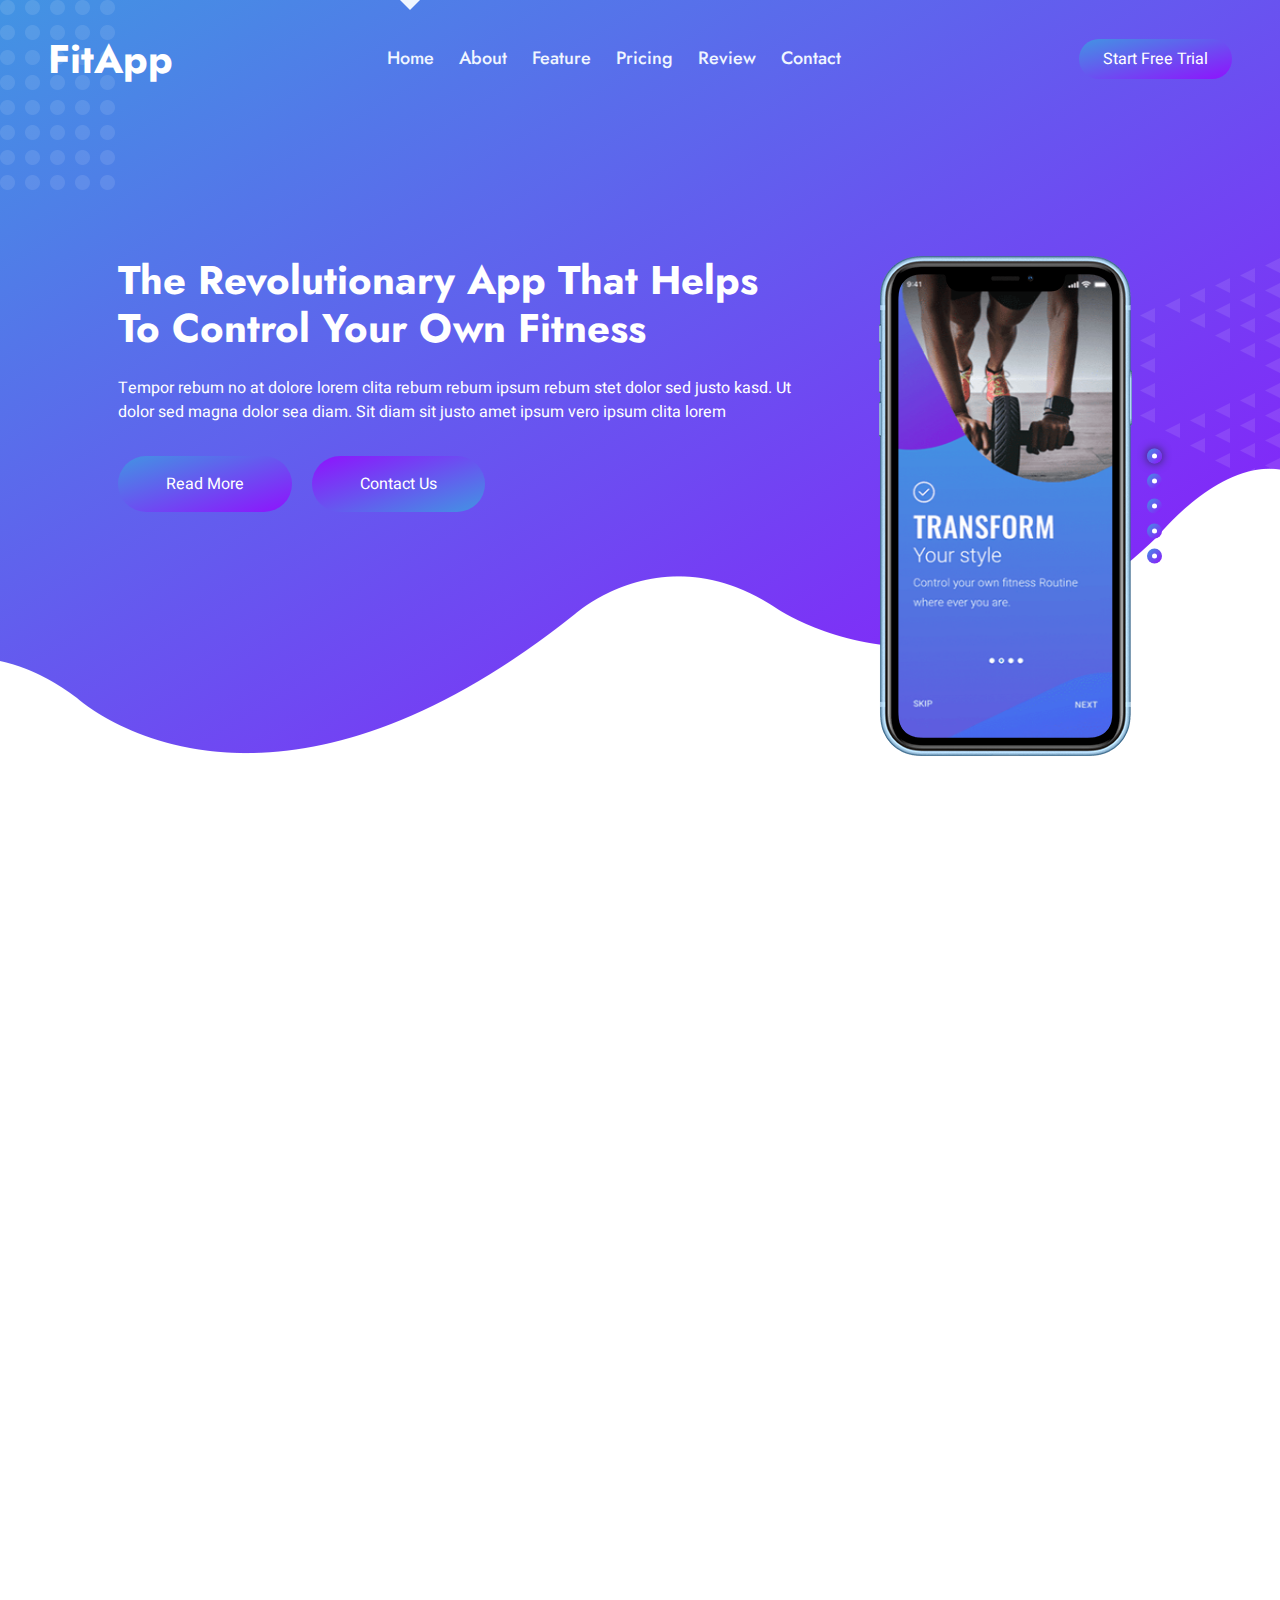
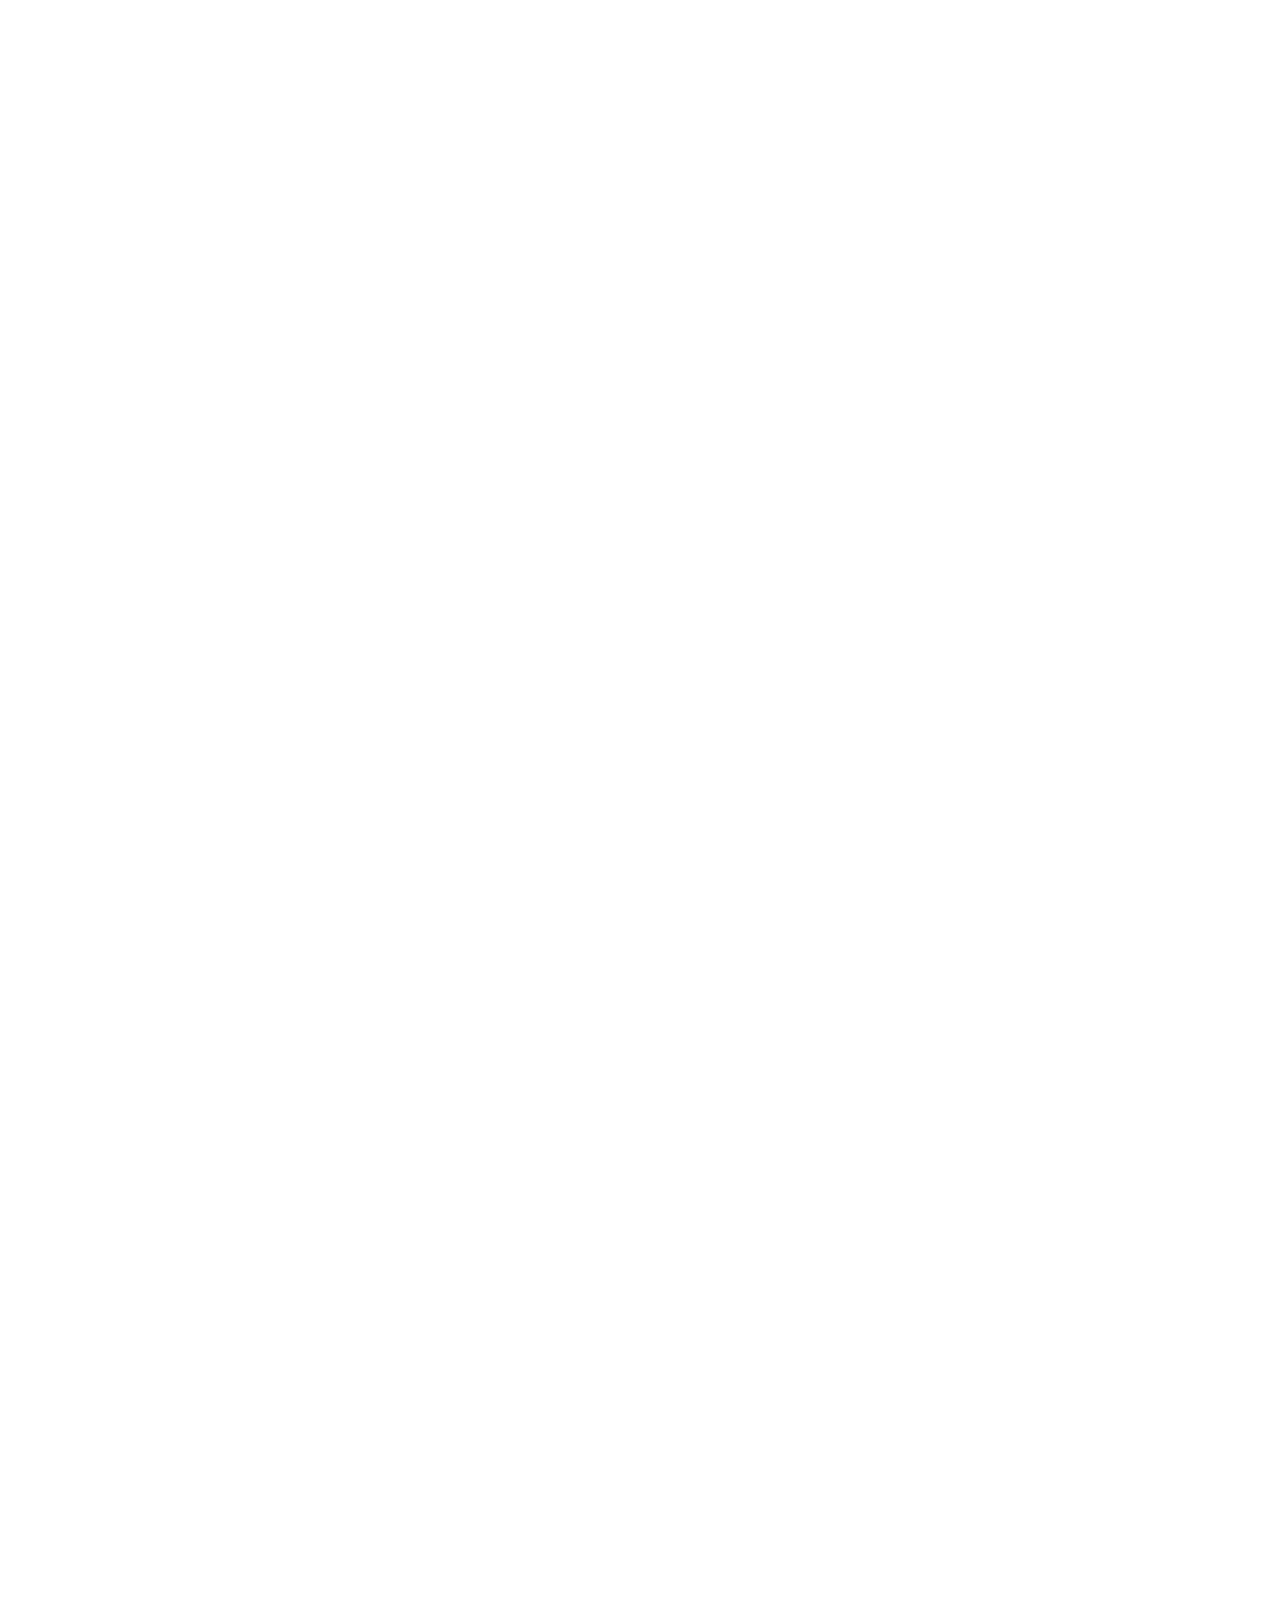
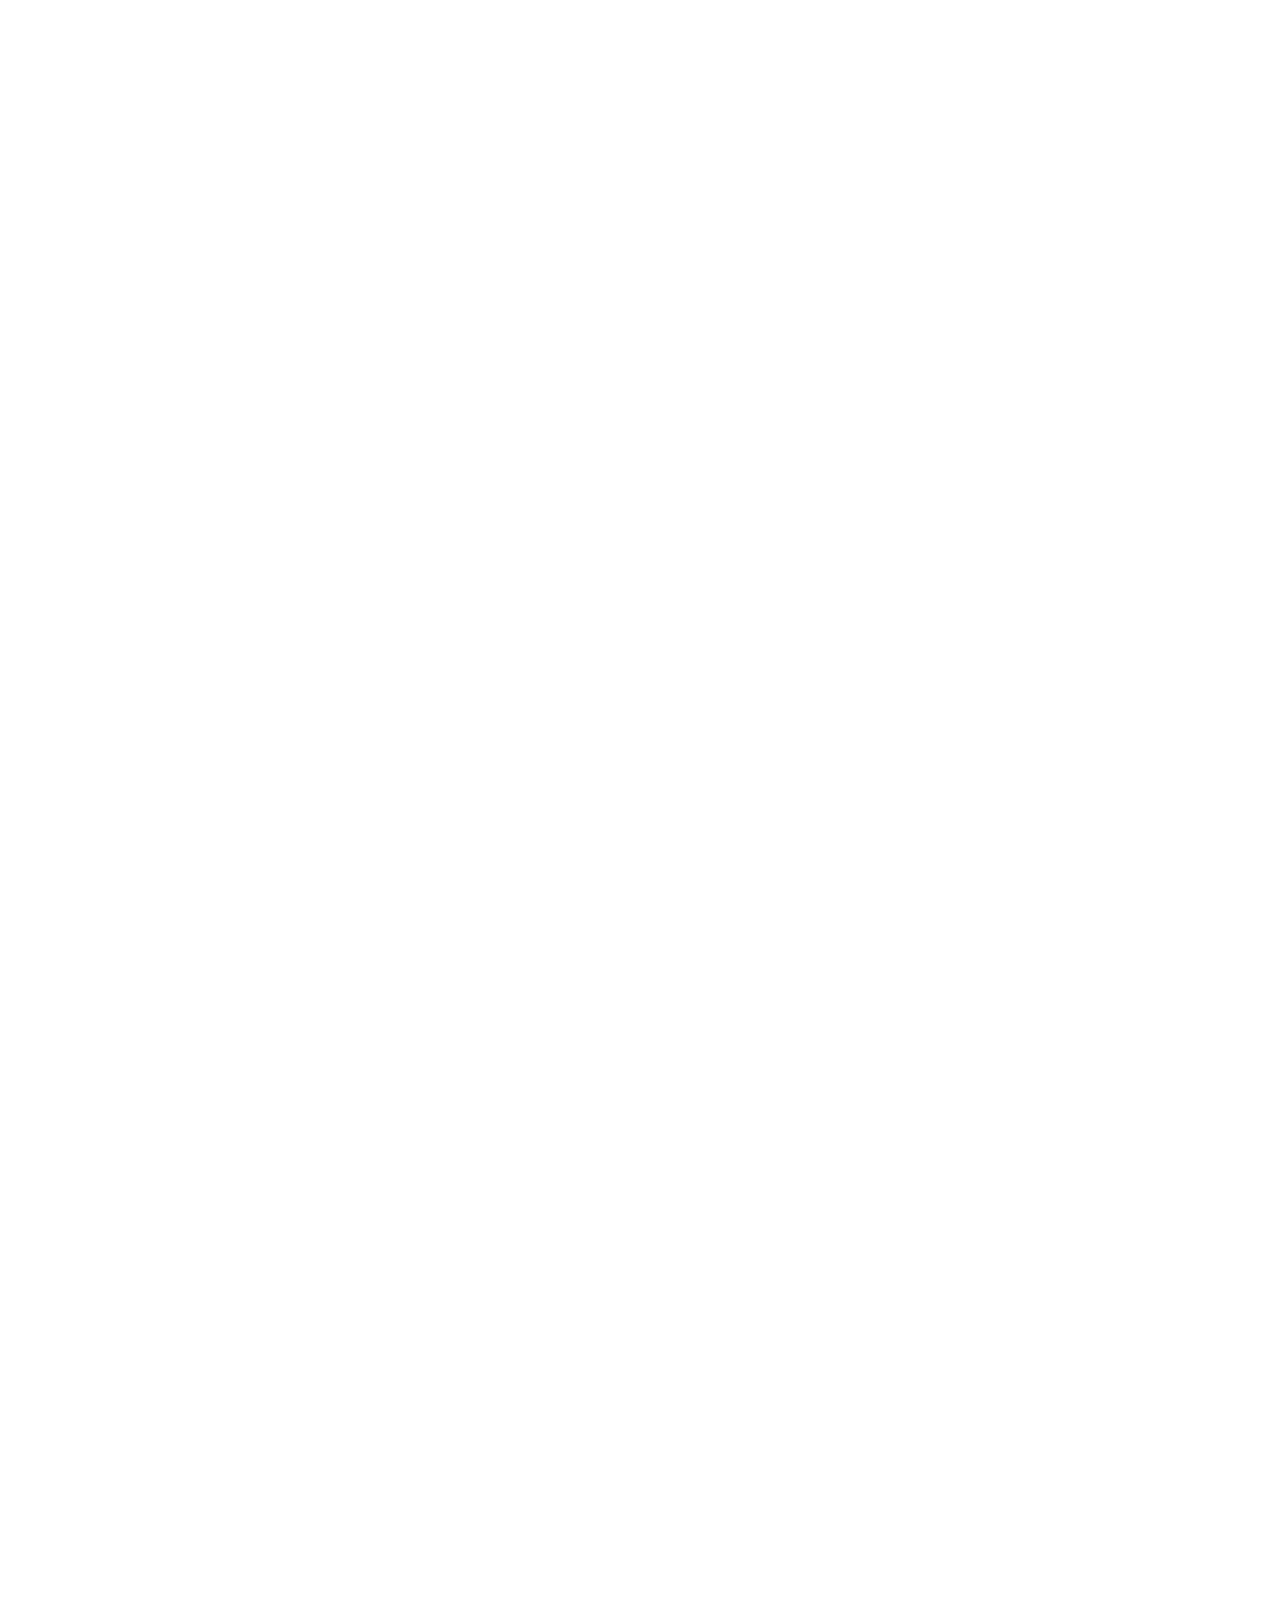
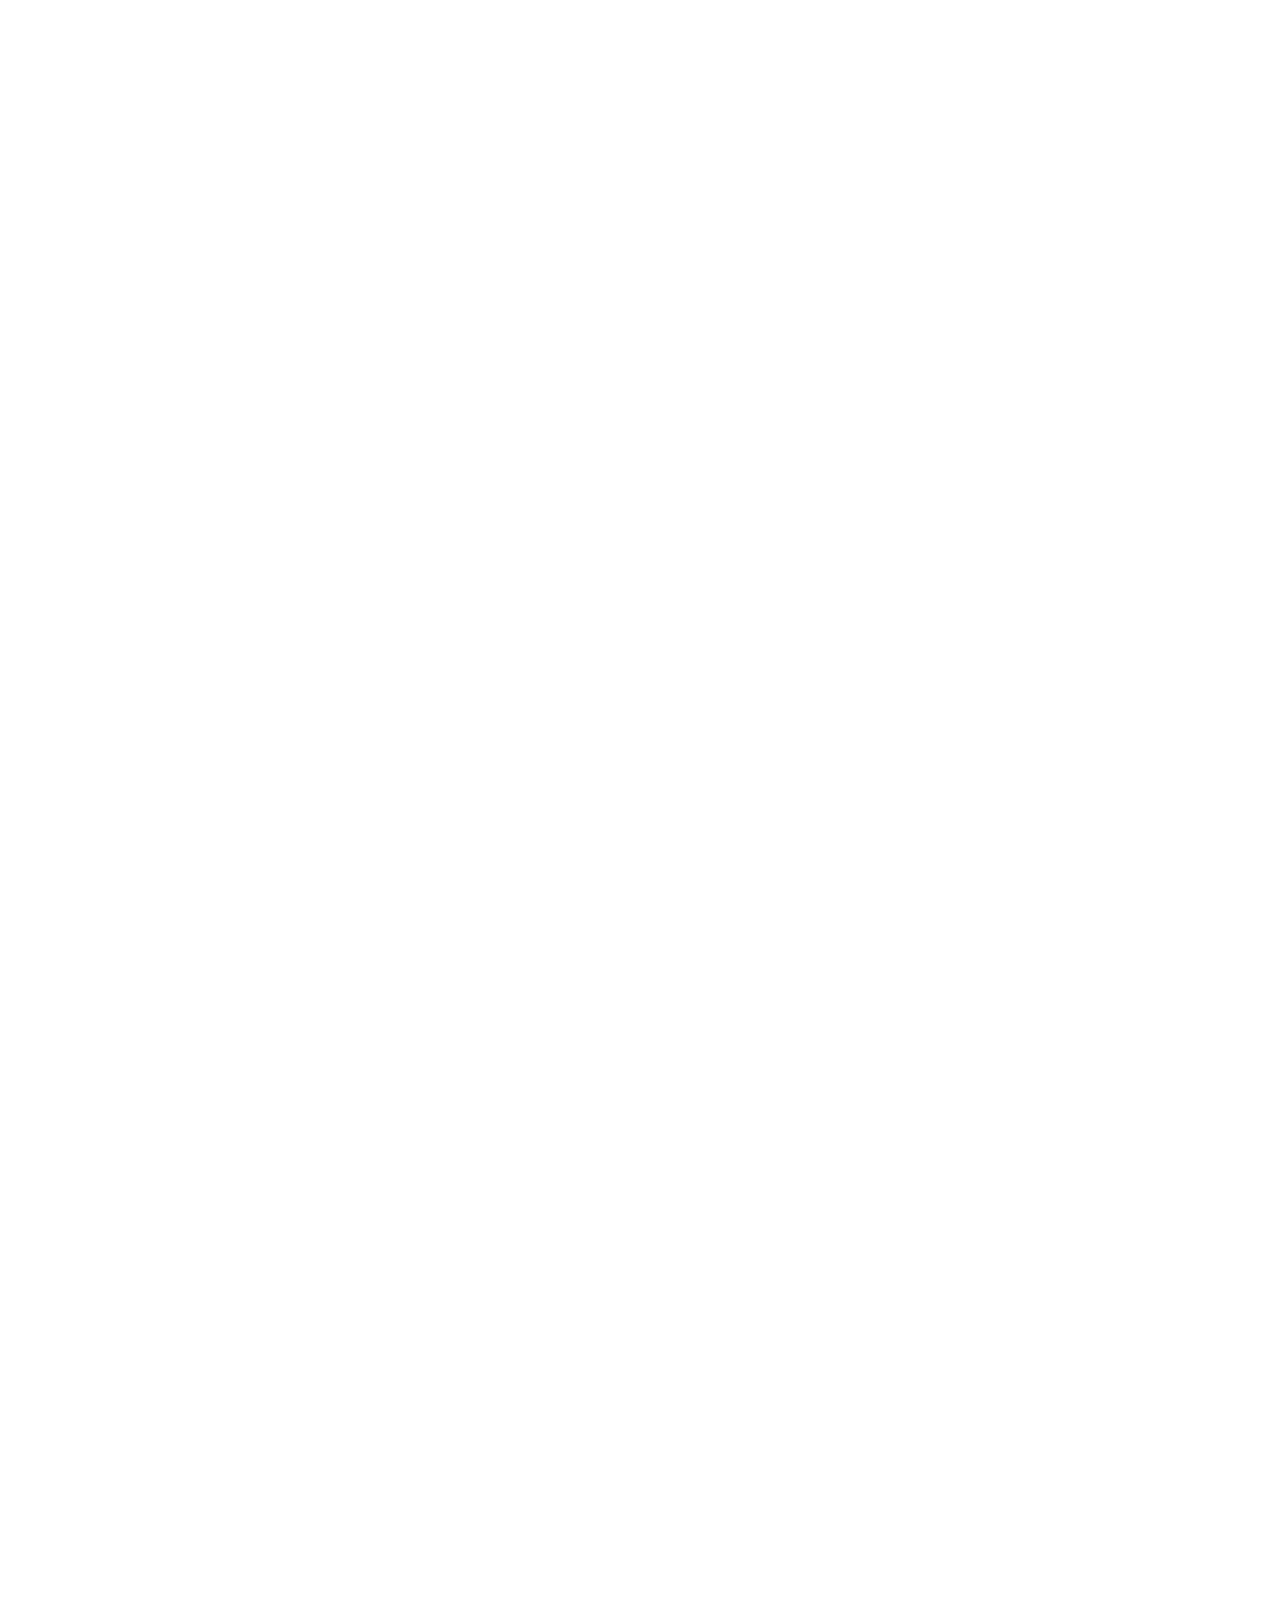
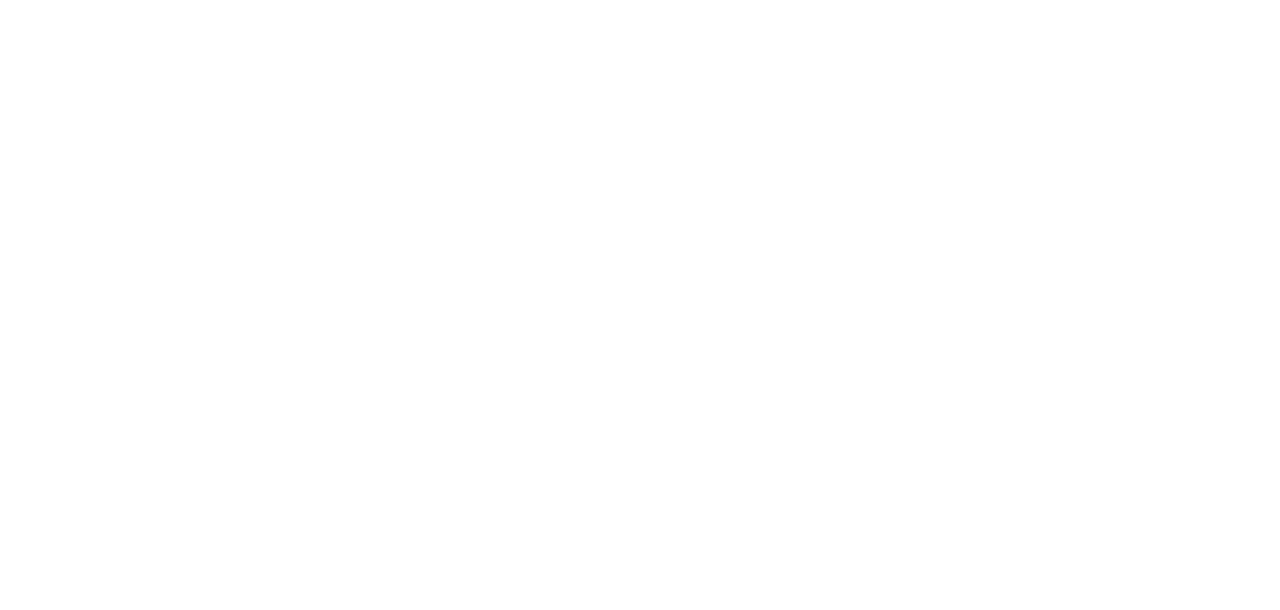
==== index.html @ 89181bb0 "adhere html" ====
<!DOCTYPE html>
<html lang="en">

<head>
    <meta charset="utf-8">
    <title>FitApp - Mobile App HTML Template</title>
    <meta content="width=device-width, initial-scale=1.0" name="viewport">
    <meta content="" name="keywords">
    <meta content="" name="description">

    <!-- Favicon -->
    <link href="img/favicon.ico" rel="icon">

    <!-- Google Web Fonts -->
    <link rel="preconnect" href="https://fonts.googleapis.com">
    <link rel="preconnect" href="https://fonts.gstatic.com" crossorigin>
    <link href="https://fonts.googleapis.com/css2?family=Heebo:wght@400;500&family=Jost:wght@500;600;700&display=swap" rel="stylesheet"> 

    <!-- Icon Font Stylesheet -->
    <link href="https://cdnjs.cloudflare.com/ajax/libs/font-awesome/5.10.0/css/all.min.css" rel="stylesheet">
    <link href="https://cdn.jsdelivr.net/npm/bootstrap-icons@1.4.1/font/bootstrap-icons.css" rel="stylesheet">

    <!-- Libraries Stylesheet -->
    <link href="lib/animate/animate.min.css" rel="stylesheet">
    <link href="lib/owlcarousel/assets/owl.carousel.min.css" rel="stylesheet">

    <!-- Customized Bootstrap Stylesheet -->
    <link href="css/bootstrap.min.css" rel="stylesheet">

    <!-- Template Stylesheet -->
    <link href="css/style.css" rel="stylesheet">
</head>

<body data-bs-spy="scroll" data-bs-target=".navbar" data-bs-offset="51">
    <div class="container-xxl bg-white p-0">
        <!-- Spinner Start -->
        <div id="spinner" class="show bg-white position-fixed translate-middle w-100 vh-100 top-50 start-50 d-flex align-items-center justify-content-center">
            <div class="spinner-grow text-primary" style="width: 3rem; height: 3rem;" role="status">
                <span class="sr-only">Loading...</span>
            </div>
        </div>
        <!-- Spinner End -->


        <!-- Navbar & Hero Start -->
        <div class="container-xxl position-relative p-0" id="home">
            <nav class="navbar navbar-expand-lg navbar-light px-4 px-lg-5 py-3 py-lg-0">
                <a href="" class="navbar-brand p-0">
                    <h1 class="m-0">FitApp</h1>
                    <!-- <img src="img/logo.png" alt="Logo"> -->
                </a>
                <button class="navbar-toggler" type="button" data-bs-toggle="collapse" data-bs-target="#navbarCollapse">
                    <span class="fa fa-bars"></span>
                </button>
                <div class="collapse navbar-collapse" id="navbarCollapse">
                    <div class="navbar-nav mx-auto py-0">
                        <a href="#home" class="nav-item nav-link active">Home</a>
                        <a href="#about" class="nav-item nav-link">About</a>
                        <a href="#feature" class="nav-item nav-link">Feature</a>
                        <a href="#pricing" class="nav-item nav-link">Pricing</a>
                        <a href="#review" class="nav-item nav-link">Review</a>
                        <a href="#contact" class="nav-item nav-link">Contact</a>
                    </div>
                    <a href="" class="btn btn-primary-gradient rounded-pill py-2 px-4 ms-3 d-none d-lg-block">Start Free Trial</a>
                </div>
            </nav>

            <div class="container-xxl bg-primary hero-header">
                <div class="container px-lg-5">
                    <div class="row g-5">
                        <div class="col-lg-8 text-center text-lg-start">
                            <h1 class="text-white mb-4 animated slideInDown">The Revolutionary App That Helps To Control Your Own Fitness</h1>
                            <p class="text-white pb-3 animated slideInDown">Tempor rebum no at dolore lorem clita rebum rebum ipsum rebum stet dolor sed justo kasd. Ut dolor sed magna dolor sea diam. Sit diam sit justo amet ipsum vero ipsum clita lorem</p>
                            <a href="" class="btn btn-primary-gradient py-sm-3 px-4 px-sm-5 rounded-pill me-3 animated slideInLeft">Read More</a>
                            <a href="" class="btn btn-secondary-gradient py-sm-3 px-4 px-sm-5 rounded-pill animated slideInRight">Contact Us</a>
                        </div>
                        <div class="col-lg-4 d-flex justify-content-center justify-content-lg-end wow fadeInUp" data-wow-delay="0.3s">
                            <div class="owl-carousel screenshot-carousel">
                                <img class="img-fluid" src="img/screenshot-1.png" alt="">
                                <img class="img-fluid" src="img/screenshot-2.png" alt="">
                                <img class="img-fluid" src="img/screenshot-3.png" alt="">
                                <img class="img-fluid" src="img/screenshot-4.png" alt="">
                                <img class="img-fluid" src="img/screenshot-5.png" alt="">
                            </div>
                        </div>
                    </div>
                </div>
            </div>
        </div>
        <!-- Navbar & Hero End -->


        <!-- About Start -->
        <div class="container-xxl py-5" id="about">
            <div class="container py-5 px-lg-5">
                <div class="row g-5 align-items-center">
                    <div class="col-lg-6 wow fadeInUp" data-wow-delay="0.1s">
                        <h5 class="text-primary-gradient fw-medium">About App</h5>
                        <h1 class="mb-4">#1 App For Your Fitness</h1>
                        <p class="mb-4">Diam dolor diam ipsum et tempor sit. Aliqu diam amet diam et eos labore. Clita erat ipsum et lorem et sit, sed stet no labore lorem sit clita duo justo eirmod magna dolore erat amet</p>
                        <div class="row g-4 mb-4">
                            <div class="col-sm-6 wow fadeIn" data-wow-delay="0.5s">
                                <div class="d-flex">
                                    <i class="fa fa-cogs fa-2x text-primary-gradient flex-shrink-0 mt-1"></i>
                                    <div class="ms-3">
                                        <h2 class="mb-0" data-toggle="counter-up">1234</h2>
                                        <p class="text-primary-gradient mb-0">Active Install</p>
                                    </div>
                                </div>
                            </div>
                            <div class="col-sm-6 wow fadeIn" data-wow-delay="0.7s">
                                <div class="d-flex">
                                    <i class="fa fa-comments fa-2x text-secondary-gradient flex-shrink-0 mt-1"></i>
                                    <div class="ms-3">
                                        <h2 class="mb-0" data-toggle="counter-up">1234</h2>
                                        <p class="text-secondary-gradient mb-0">Clients Reviews</p>
                                    </div>
                                </div>
                            </div>
                        </div>
                        <a href="" class="btn btn-primary-gradient py-sm-3 px-4 px-sm-5 rounded-pill mt-3">Read More</a>
                    </div>
                    <div class="col-lg-6">
                        <img class="img-fluid wow fadeInUp" data-wow-delay="0.5s" src="img/about.png">
                    </div>
                </div>
            </div>
        </div>
        <!-- About End -->


        <!-- Features Start -->
        <div class="container-xxl py-5" id="feature">
            <div class="container py-5 px-lg-5">
                <div class="text-center wow fadeInUp" data-wow-delay="0.1s">
                    <h5 class="text-primary-gradient fw-medium">App Features</h5>
                    <h1 class="mb-5">Awesome Features</h1>
                </div>
                <div class="row g-4">
                    <div class="col-lg-4 col-md-6 wow fadeInUp" data-wow-delay="0.1s">
                        <div class="feature-item bg-light rounded p-4">
                            <div class="d-inline-flex align-items-center justify-content-center bg-primary-gradient rounded-circle mb-4" style="width: 60px; height: 60px;">
                                <i class="fa fa-eye text-white fs-4"></i>
                            </div>
                            <h5 class="mb-3">High Resolution</h5>
                            <p class="m-0">Erat ipsum justo amet duo et elitr dolor, est duo duo eos lorem sed diam stet diam sed stet lorem.</p>
                        </div>
                    </div>
                    <div class="col-lg-4 col-md-6 wow fadeInUp" data-wow-delay="0.3s">
                        <div class="feature-item bg-light rounded p-4">
                            <div class="d-inline-flex align-items-center justify-content-center bg-secondary-gradient rounded-circle mb-4" style="width: 60px; height: 60px;">
                                <i class="fa fa-layer-group text-white fs-4"></i>
                            </div>
                            <h5 class="mb-3">Retina Ready</h5>
                            <p class="m-0">Erat ipsum justo amet duo et elitr dolor, est duo duo eos lorem sed diam stet diam sed stet lorem.</p>
                        </div>
                    </div>
                    <div class="col-lg-4 col-md-6 wow fadeInUp" data-wow-delay="0.5s">
                        <div class="feature-item bg-light rounded p-4">
                            <div class="d-inline-flex align-items-center justify-content-center bg-primary-gradient rounded-circle mb-4" style="width: 60px; height: 60px;">
                                <i class="fa fa-edit text-white fs-4"></i>
                            </div>
                            <h5 class="mb-3">Editable Data</h5>
                            <p class="m-0">Erat ipsum justo amet duo et elitr dolor, est duo duo eos lorem sed diam stet diam sed stet lorem.</p>
                        </div>
                    </div>
                    <div class="col-lg-4 col-md-6 wow fadeInUp" data-wow-delay="0.1s">
                        <div class="feature-item bg-light rounded p-4">
                            <div class="d-inline-flex align-items-center justify-content-center bg-secondary-gradient rounded-circle mb-4" style="width: 60px; height: 60px;">
                                <i class="fa fa-shield-alt text-white fs-4"></i>
                            </div>
                            <h5 class="mb-3">Fully Secured</h5>
                            <p class="m-0">Erat ipsum justo amet duo et elitr dolor, est duo duo eos lorem sed diam stet diam sed stet lorem.</p>
                        </div>
                    </div>
                    <div class="col-lg-4 col-md-6 wow fadeInUp" data-wow-delay="0.3s">
                        <div class="feature-item bg-light rounded p-4">
                            <div class="d-inline-flex align-items-center justify-content-center bg-primary-gradient rounded-circle mb-4" style="width: 60px; height: 60px;">
                                <i class="fa fa-cloud text-white fs-4"></i>
                            </div>
                            <h5 class="mb-3">Cloud Storage</h5>
                            <p class="m-0">Erat ipsum justo amet duo et elitr dolor, est duo duo eos lorem sed diam stet diam sed stet lorem.</p>
                        </div>
                    </div>
                    <div class="col-lg-4 col-md-6 wow fadeInUp" data-wow-delay="0.5s">
                        <div class="feature-item bg-light rounded p-4">
                            <div class="d-inline-flex align-items-center justify-content-center bg-secondary-gradient rounded-circle mb-4" style="width: 60px; height: 60px;">
                                <i class="fa fa-mobile-alt text-white fs-4"></i>
                            </div>
                            <h5 class="mb-3">Fully Responsive</h5>
                            <p class="m-0">Erat ipsum justo amet duo et elitr dolor, est duo duo eos lorem sed diam stet diam sed stet lorem.</p>
                        </div>
                    </div>
                </div>
            </div>
        </div>
        <!-- Features End -->


        <!-- Screenshot Start -->
        <div class="container-xxl py-5">
            <div class="container py-5 px-lg-5">
                <div class="row g-5 align-items-center">
                    <div class="col-lg-8 wow fadeInUp" data-wow-delay="0.1s">
                        <h5 class="text-primary-gradient fw-medium">Screenshot</h5>
                        <h1 class="mb-4">User Friendly interface And Very Easy To Use Fitness App</h1>
                        <p class="mb-4">Diam dolor diam ipsum et tempor sit. Aliqu diam amet diam et eos labore. Clita erat ipsum et lorem et sit, sed stet no labore lorem sit clita duo justo eirmod magna dolore erat amet</p>
                        <p><i class="fa fa-check text-primary-gradient me-3"></i>Diam dolor diam ipsum et tempor sit</p>
                        <p><i class="fa fa-check text-primary-gradient me-3"></i>Aliqu diam amet diam et eos labore</p>
                        <p class="mb-4"><i class="fa fa-check text-primary-gradient me-3"></i>Clita erat ipsum et lorem et sit</p>
                        <a href="" class="btn btn-primary-gradient py-sm-3 px-4 px-sm-5 rounded-pill mt-3">Read More</a>
                    </div>
                    <div class="col-lg-4 d-flex justify-content-center justify-content-lg-end wow fadeInUp" data-wow-delay="0.3s">
                        <div class="owl-carousel screenshot-carousel">
                            <img class="img-fluid" src="img/screenshot-1.png" alt="">
                            <img class="img-fluid" src="img/screenshot-2.png" alt="">
                            <img class="img-fluid" src="img/screenshot-3.png" alt="">
                            <img class="img-fluid" src="img/screenshot-4.png" alt="">
                            <img class="img-fluid" src="img/screenshot-5.png" alt="">
                        </div>
                    </div>
                </div>
            </div>
        </div>
        <!-- Screenshot End -->


        <!-- Process Start -->
        <div class="container-xxl py-5">
            <div class="container py-5 px-lg-5">
                <div class="text-center pb-4 wow fadeInUp" data-wow-delay="0.1s">
                    <h5 class="text-primary-gradient fw-medium">How It Works</h5>
                    <h1 class="mb-5">3 Easy Steps</h1>
                </div>
                <div class="row gy-5 gx-4 justify-content-center">
                    <div class="col-lg-4 col-sm-6 text-center pt-4 wow fadeInUp" data-wow-delay="0.1s">
                        <div class="position-relative bg-light rounded pt-5 pb-4 px-4">
                            <div class="d-inline-flex align-items-center justify-content-center bg-primary-gradient rounded-circle position-absolute top-0 start-50 translate-middle shadow" style="width: 100px; height: 100px;">
                                <i class="fa fa-cog fa-3x text-white"></i>
                            </div>
                            <h5 class="mt-4 mb-3">Install the App</h5>
                            <p class="mb-0">Tempor erat elitr rebum clita dolor diam ipsum sit diam amet diam eos erat ipsum et lorem et sit sed stet</p>
                        </div>
                    </div>
                    <div class="col-lg-4 col-sm-6 text-center pt-4 wow fadeInUp" data-wow-delay="0.3s">
                        <div class="position-relative bg-light rounded pt-5 pb-4 px-4">
                            <div class="d-inline-flex align-items-center justify-content-center bg-secondary-gradient rounded-circle position-absolute top-0 start-50 translate-middle shadow" style="width: 100px; height: 100px;">
                                <i class="fa fa-address-card fa-3x text-white"></i>
                            </div>
                            <h5 class="mt-4 mb-3">Setup Your Profile</h5>
                            <p class="mb-0">Tempor erat elitr rebum clita dolor diam ipsum sit diam amet diam eos erat ipsum et lorem et sit sed stet</p>
                        </div>
                    </div>
                    <div class="col-lg-4 col-sm-6 text-center pt-4 wow fadeInUp" data-wow-delay="0.5s">
                        <div class="position-relative bg-light rounded pt-5 pb-4 px-4">
                            <div class="d-inline-flex align-items-center justify-content-center bg-primary-gradient rounded-circle position-absolute top-0 start-50 translate-middle shadow" style="width: 100px; height: 100px;">
                                <i class="fa fa-check fa-3x text-white"></i>
                            </div>
                            <h5 class="mt-4 mb-3">Enjoy The Features</h5>
                            <p class="mb-0">Tempor erat elitr rebum clita dolor diam ipsum sit diam amet diam eos erat ipsum et lorem et sit sed stet</p>
                        </div>
                    </div>
                </div>
            </div>
        </div>
        <!-- Process Start -->


        <!-- Download Start -->
        <div class="container-xxl py-5">
            <div class="container py-5 px-lg-5">
                <div class="row g-5 align-items-center">
                    <div class="col-lg-6">
                        <img class="img-fluid wow fadeInUp" data-wow-delay="0.1s" src="img/about.png">
                    </div>
                    <div class="col-lg-6 wow fadeInUp" data-wow-delay="0.3s">
                        <h5 class="text-primary-gradient fw-medium">Download</h5>
                        <h1 class="mb-4">Download The Latest Version Of Our App</h1>
                        <p class="mb-4">Diam dolor diam ipsum et tempor sit. Aliqu diam amet diam et eos labore. Clita erat ipsum et lorem et sit, sed stet no labore lorem sit clita duo justo eirmod magna dolore erat amet</p>
                        <div class="row g-4">
                            <div class="col-sm-6 wow fadeIn" data-wow-delay="0.5s">
                                <a href="" class="d-flex bg-primary-gradient rounded py-3 px-4">
                                    <i class="fab fa-apple fa-3x text-white flex-shrink-0"></i>
                                    <div class="ms-3">
                                        <p class="text-white mb-0">Available On</p>
                                        <h5 class="text-white mb-0">App Store</h5>
                                    </div>
                                </a>
                            </div>
                            <div class="col-sm-6 wow fadeIn" data-wow-delay="0.7s">
                                <a href="" class="d-flex bg-secondary-gradient rounded py-3 px-4">
                                    <i class="fab fa-android fa-3x text-white flex-shrink-0"></i>
                                    <div class="ms-3">
                                        <p class="text-white mb-0">Available On</p>
                                        <h5 class="text-white mb-0">Play Store</h5>
                                    </div>
                                </a>
                            </div>
                        </div>
                    </div>
                </div>
            </div>
        </div>
        <!-- Download End -->


        <!-- Pricing Start -->
        <div class="container-xxl py-5" id="pricing">
            <div class="container py-5 px-lg-5">
                <div class="text-center wow fadeInUp" data-wow-delay="0.1s">
                    <h5 class="text-primary-gradient fw-medium">Pricing Plan</h5>
                    <h1 class="mb-5">Choose Your Plan</h1>
                </div>
                <div class="tab-class text-center pricing wow fadeInUp" data-wow-delay="0.1s">
                    <ul class="nav nav-pills d-inline-flex justify-content-center bg-primary-gradient rounded-pill mb-5">
                        <li class="nav-item">
                            <button class="nav-link active" data-bs-toggle="pill" href="#tab-1">Monthly</button>
                        </li>
                        <li class="nav-item">
                            <button class="nav-link" data-bs-toggle="pill" href="#tab-2">Yearly</button>
                        </li>
                    </ul>
                    <div class="tab-content text-start">
                        <div id="tab-1" class="tab-pane fade show p-0 active">
                            <div class="row g-4">
                                <div class="col-lg-4">
                                    <div class="bg-light rounded">
                                        <div class="border-bottom p-4 mb-4">
                                            <h4 class="text-primary-gradient mb-1">Starter Plan</h4>
                                            <span>Powerful & Awesome Features</span>
                                        </div>
                                        <div class="p-4 pt-0">
                                            <h1 class="mb-3">
                                                <small class="align-top" style="font-size: 22px; line-height: 45px;">$</small>14.99<small
                                                    class="align-bottom" style="font-size: 16px; line-height: 40px;">/ Month</small>
                                            </h1>
                                            <div class="d-flex justify-content-between mb-3"><span>HTML5 & CSS3</span><i class="fa fa-check text-primary-gradient pt-1"></i></div>
                                            <div class="d-flex justify-content-between mb-3"><span>Bootstrap v5</span><i class="fa fa-check text-primary-gradient pt-1"></i></div>
                                            <div class="d-flex justify-content-between mb-3"><span>Responsive Layout</span><i class="fa fa-check text-primary-gradient pt-1"></i></div>
                                            <div class="d-flex justify-content-between mb-2"><span>Cross-browser Support</span><i class="fa fa-check text-primary-gradient pt-1"></i></div>
                                            <a href="" class="btn btn-primary-gradient rounded-pill py-2 px-4 mt-4">Get Started</a>
                                        </div>
                                    </div>
                                </div>
                                <div class="col-lg-4">
                                    <div class="bg-light rounded border">
                                        <div class="border-bottom p-4 mb-4">
                                            <h4 class="text-primary-gradient mb-1">Advance Plan</h4>
                                            <span>Powerful & Awesome Features</span>
                                        </div>
                                        <div class="p-4 pt-0">
                                            <h1 class="mb-3">
                                                <small class="align-top" style="font-size: 22px; line-height: 45px;">$</small>24.99<small
                                                    class="align-bottom" style="font-size: 16px; line-height: 40px;">/ Month</small>
                                            </h1>
                                            <div class="d-flex justify-content-between mb-3"><span>HTML5 & CSS3</span><i class="fa fa-check text-primary-gradient pt-1"></i></div>
                                            <div class="d-flex justify-content-between mb-3"><span>Bootstrap v5</span><i class="fa fa-check text-primary-gradient pt-1"></i></div>
                                            <div class="d-flex justify-content-between mb-3"><span>Responsive Layout</span><i class="fa fa-check text-primary-gradient pt-1"></i></div>
                                            <div class="d-flex justify-content-between mb-2"><span>Cross-browser Support</span><i class="fa fa-check text-primary-gradient pt-1"></i></div>
                                            <a href="" class="btn btn-secondary-gradient rounded-pill py-2 px-4 mt-4">Get Started</a>
                                        </div>
                                    </div>
                                </div>
                                <div class="col-lg-4">
                                    <div class="bg-light rounded">
                                        <div class="border-bottom p-4 mb-4">
                                            <h4 class="text-primary-gradient mb-1">Premium Plan</h4>
                                            <span>Powerful & Awesome Features</span>
                                        </div>
                                        <div class="p-4 pt-0">
                                            <h1 class="mb-3">
                                                <small class="align-top" style="font-size: 22px; line-height: 45px;">$</small>34.99<small
                                                    class="align-bottom" style="font-size: 16px; line-height: 40px;">/ Month</small>
                                            </h1>
                                            <div class="d-flex justify-content-between mb-3"><span>HTML5 & CSS3</span><i class="fa fa-check text-primary-gradient pt-1"></i></div>
                                            <div class="d-flex justify-content-between mb-3"><span>Bootstrap v5</span><i class="fa fa-check text-primary-gradient pt-1"></i></div>
                                            <div class="d-flex justify-content-between mb-3"><span>Responsive Layout</span><i class="fa fa-check text-primary-gradient pt-1"></i></div>
                                            <div class="d-flex justify-content-between mb-2"><span>Cross-browser Support</span><i class="fa fa-check text-primary-gradient pt-1"></i></div>
                                            <a href="" class="btn btn-primary-gradient rounded-pill py-2 px-4 mt-4">Get Started</a>
                                        </div>
                                    </div>
                                </div>
                            </div>
                        </div>
                        <div id="tab-2" class="tab-pane fade p-0">
                            <div class="row g-4">
                                <div class="col-lg-4">
                                    <div class="bg-light rounded">
                                        <div class="border-bottom p-4 mb-4">
                                            <h4 class="text-primary-gradient mb-1">Starter Plan</h4>
                                            <span>Powerful & Awesome Features</span>
                                        </div>
                                        <div class="p-4 pt-0">
                                            <h1 class="mb-3">
                                                <small class="align-top" style="font-size: 22px; line-height: 45px;">$</small>114.99<small
                                                    class="align-bottom" style="font-size: 16px; line-height: 40px;">/ Yearly</small>
                                            </h1>
                                            <div class="d-flex justify-content-between mb-3"><span>HTML5 & CSS3</span><i class="fa fa-check text-primary-gradient pt-1"></i></div>
                                            <div class="d-flex justify-content-between mb-3"><span>Bootstrap v5</span><i class="fa fa-check text-primary-gradient pt-1"></i></div>
                                            <div class="d-flex justify-content-between mb-3"><span>Responsive Layout</span><i class="fa fa-check text-primary-gradient pt-1"></i></div>
                                            <div class="d-flex justify-content-between mb-2"><span>Cross-browser Support</span><i class="fa fa-check text-primary-gradient pt-1"></i></div>
                                            <a href="" class="btn btn-primary-gradient rounded-pill py-2 px-4 mt-4">Get Started</a>
                                        </div>
                                    </div>
                                </div>
                                <div class="col-lg-4">
                                    <div class="bg-light rounded border">
                                        <div class="border-bottom p-4 mb-4">
                                            <h4 class="text-primary-gradient mb-1">Advance Plan</h4>
                                            <span>Powerful & Awesome Features</span>
                                        </div>
                                        <div class="p-4 pt-0">
                                            <h1 class="mb-3">
                                                <small class="align-top" style="font-size: 22px; line-height: 45px;">$</small>124.99<small
                                                    class="align-bottom" style="font-size: 16px; line-height: 40px;">/ Yearly</small>
                                            </h1>
                                            <div class="d-flex justify-content-between mb-3"><span>HTML5 & CSS3</span><i class="fa fa-check text-primary-gradient pt-1"></i></div>
                                            <div class="d-flex justify-content-between mb-3"><span>Bootstrap v5</span><i class="fa fa-check text-primary-gradient pt-1"></i></div>
                                            <div class="d-flex justify-content-between mb-3"><span>Responsive Layout</span><i class="fa fa-check text-primary-gradient pt-1"></i></div>
                                            <div class="d-flex justify-content-between mb-2"><span>Cross-browser Support</span><i class="fa fa-check text-primary-gradient pt-1"></i></div>
                                            <a href="" class="btn btn-primary-gradient rounded-pill py-2 px-4 mt-4">Get Started</a>
                                        </div>
                                    </div>
                                </div>
                                <div class="col-lg-4">
                                    <div class="bg-light rounded">
                                        <div class="border-bottom p-4 mb-4">
                                            <h4 class="text-primary-gradient mb-1">Premium Plan</h4>
                                            <span>Powerful & Awesome Features</span>
                                        </div>
                                        <div class="p-4 pt-0">
                                            <h1 class="mb-3">
                                                <small class="align-top" style="font-size: 22px; line-height: 45px;">$</small>134.99<small
                                                    class="align-bottom" style="font-size: 16px; line-height: 40px;">/ Yearly</small>
                                            </h1>
                                            <div class="d-flex justify-content-between mb-3"><span>HTML5 & CSS3</span><i class="fa fa-check text-primary-gradient pt-1"></i></div>
                                            <div class="d-flex justify-content-between mb-3"><span>Bootstrap v5</span><i class="fa fa-check text-primary-gradient pt-1"></i></div>
                                            <div class="d-flex justify-content-between mb-3"><span>Responsive Layout</span><i class="fa fa-check text-primary-gradient pt-1"></i></div>
                                            <div class="d-flex justify-content-between mb-2"><span>Cross-browser Support</span><i class="fa fa-check text-primary-gradient pt-1"></i></div>
                                            <a href="" class="btn btn-primary-gradient rounded-pill py-2 px-4 mt-4">Get Started</a>
                                        </div>
                                    </div>
                                </div>
                            </div>
                        </div>
                    </div>
                </div>
            </div>
        </div>
        <!-- Pricing End -->


        <!-- Testimonial Start -->
        <div class="container-xxl py-5" id="review">
            <div class="container py-5 px-lg-5">
                <div class="text-center wow fadeInUp" data-wow-delay="0.1s">
                    <h5 class="text-primary-gradient fw-medium">Testimonial</h5>
                    <h1 class="mb-5">What Say Our Clients!</h1>
                </div>
                <div class="owl-carousel testimonial-carousel wow fadeInUp" data-wow-delay="0.1s">
                    <div class="testimonial-item rounded p-4">
                        <div class="d-flex align-items-center mb-4">
                            <img class="img-fluid bg-white rounded flex-shrink-0 p-1" src="img/testimonial-1.jpg" style="width: 85px; height: 85px;">
                            <div class="ms-4">
                                <h5 class="mb-1">Client Name</h5>
                                <p class="mb-1">Profession</p>
                                <div>
                                    <small class="fa fa-star text-warning"></small>
                                    <small class="fa fa-star text-warning"></small>
                                    <small class="fa fa-star text-warning"></small>
                                    <small class="fa fa-star text-warning"></small>
                                    <small class="fa fa-star text-warning"></small>
                                </div>
                            </div>
                        </div>
                        <p class="mb-0">Tempor erat elitr rebum at clita. Diam dolor diam ipsum sit diam amet diam et eos. Clita erat ipsum et lorem et sit.</p>
                    </div>
                    <div class="testimonial-item rounded p-4">
                        <div class="d-flex align-items-center mb-4">
                            <img class="img-fluid bg-white rounded flex-shrink-0 p-1" src="img/testimonial-2.jpg" style="width: 85px; height: 85px;">
                            <div class="ms-4">
                                <h5 class="mb-1">Client Name</h5>
                                <p class="mb-1">Profession</p>
                                <div>
                                    <small class="fa fa-star text-warning"></small>
                                    <small class="fa fa-star text-warning"></small>
                                    <small class="fa fa-star text-warning"></small>
                                    <small class="fa fa-star text-warning"></small>
                                    <small class="fa fa-star text-warning"></small>
                                </div>
                            </div>
                        </div>
                        <p class="mb-0">Tempor erat elitr rebum at clita. Diam dolor diam ipsum sit diam amet diam et eos. Clita erat ipsum et lorem et sit.</p>
                    </div>
                    <div class="testimonial-item rounded p-4">
                        <div class="d-flex align-items-center mb-4">
                            <img class="img-fluid bg-white rounded flex-shrink-0 p-1" src="img/testimonial-3.jpg" style="width: 85px; height: 85px;">
                            <div class="ms-4">
                                <h5 class="mb-1">Client Name</h5>
                                <p class="mb-1">Profession</p>
                                <div>
                                    <small class="fa fa-star text-warning"></small>
                                    <small class="fa fa-star text-warning"></small>
                                    <small class="fa fa-star text-warning"></small>
                                    <small class="fa fa-star text-warning"></small>
                                    <small class="fa fa-star text-warning"></small>
                                </div>
                            </div>
                        </div>
                        <p class="mb-0">Tempor erat elitr rebum at clita. Diam dolor diam ipsum sit diam amet diam et eos. Clita erat ipsum et lorem et sit.</p>
                    </div>
                    <div class="testimonial-item rounded p-4">
                        <div class="d-flex align-items-center mb-4">
                            <img class="img-fluid bg-white rounded flex-shrink-0 p-1" src="img/testimonial-4.jpg" style="width: 85px; height: 85px;">
                            <div class="ms-4">
                                <h5 class="mb-1">Client Name</h5>
                                <p class="mb-1">Profession</p>
                                <div>
                                    <small class="fa fa-star text-warning"></small>
                                    <small class="fa fa-star text-warning"></small>
                                    <small class="fa fa-star text-warning"></small>
                                    <small class="fa fa-star text-warning"></small>
                                    <small class="fa fa-star text-warning"></small>
                                </div>
                            </div>
                        </div>
                        <p class="mb-0">Tempor erat elitr rebum at clita. Diam dolor diam ipsum sit diam amet diam et eos. Clita erat ipsum et lorem et sit.</p>
                    </div>
                </div>
            </div>
        </div>
        <!-- Testimonial End -->


        <!-- Contact Start -->
        <div class="container-xxl py-5" id="contact">
            <div class="container py-5 px-lg-5">
                <div class="text-center wow fadeInUp" data-wow-delay="0.1s">
                    <h5 class="text-primary-gradient fw-medium">Contact Us</h5>
                    <h1 class="mb-5">Get In Touch!</h1>
                </div>
                <div class="row justify-content-center">
                    <div class="col-lg-9">
                        <div class="wow fadeInUp" data-wow-delay="0.3s">
                            <p class="text-center mb-4">The contact form is currently inactive. Get a functional and working contact form with Ajax & PHP in a few minutes. Just copy and paste the files, add a little code and you're done. <a href="https://htmlcodex.com/contact-form">Download Now</a>.</p>
                            <form>
                                <div class="row g-3">
                                    <div class="col-md-6">
                                        <div class="form-floating">
                                            <input type="text" class="form-control" id="name" placeholder="Your Name">
                                            <label for="name">Your Name</label>
                                        </div>
                                    </div>
                                    <div class="col-md-6">
                                        <div class="form-floating">
                                            <input type="email" class="form-control" id="email" placeholder="Your Email">
                                            <label for="email">Your Email</label>
                                        </div>
                                    </div>
                                    <div class="col-12">
                                        <div class="form-floating">
                                            <input type="text" class="form-control" id="subject" placeholder="Subject">
                                            <label for="subject">Subject</label>
                                        </div>
                                    </div>
                                    <div class="col-12">
                                        <div class="form-floating">
                                            <textarea class="form-control" placeholder="Leave a message here" id="message" style="height: 150px"></textarea>
                                            <label for="message">Message</label>
                                        </div>
                                    </div>
                                    <div class="col-12 text-center">
                                        <button class="btn btn-primary-gradient rounded-pill py-3 px-5" type="submit">Send Message</button>
                                    </div>
                                </div>
                            </form>
                        </div>
                    </div>
                </div>
            </div>
        </div>
        <!-- Contact End -->
        

        <!-- Footer Start -->
        <div class="container-fluid bg-primary text-light footer wow fadeIn" data-wow-delay="0.1s">
            <div class="container py-5 px-lg-5">
                <div class="row g-5">
                    <div class="col-md-6 col-lg-3">
                        <h4 class="text-white mb-4">Address</h4>
                        <p><i class="fa fa-map-marker-alt me-3"></i>123 Street, New York, USA</p>
                        <p><i class="fa fa-phone-alt me-3"></i>+012 345 67890</p>
                        <p><i class="fa fa-envelope me-3"></i>info@example.com</p>
                        <div class="d-flex pt-2">
                            <a class="btn btn-outline-light btn-social" href=""><i class="fab fa-twitter"></i></a>
                            <a class="btn btn-outline-light btn-social" href=""><i class="fab fa-facebook-f"></i></a>
                            <a class="btn btn-outline-light btn-social" href=""><i class="fab fa-instagram"></i></a>
                            <a class="btn btn-outline-light btn-social" href=""><i class="fab fa-linkedin-in"></i></a>
                        </div>
                    </div>
                    <div class="col-md-6 col-lg-3">
                        <h4 class="text-white mb-4">Quick Link</h4>
                        <a class="btn btn-link" href="">About Us</a>
                        <a class="btn btn-link" href="">Contact Us</a>
                        <a class="btn btn-link" href="">Privacy Policy</a>
                        <a class="btn btn-link" href="">Terms & Condition</a>
                        <a class="btn btn-link" href="">Career</a>
                    </div>
                    <div class="col-md-6 col-lg-3">
                        <h4 class="text-white mb-4">Popular Link</h4>
                        <a class="btn btn-link" href="">About Us</a>
                        <a class="btn btn-link" href="">Contact Us</a>
                        <a class="btn btn-link" href="">Privacy Policy</a>
                        <a class="btn btn-link" href="">Terms & Condition</a>
                        <a class="btn btn-link" href="">Career</a>
                    </div>
                    <div class="col-md-6 col-lg-3">
                        <h4 class="text-white mb-4">Newsletter</h4>
                        <p>Lorem ipsum dolor sit amet elit. Phasellus nec pretium mi. Curabitur facilisis ornare velit non vulpu</p>
                        <div class="position-relative w-100 mt-3">
                            <input class="form-control border-0 rounded-pill w-100 ps-4 pe-5" type="text" placeholder="Your Email" style="height: 48px;">
                            <button type="button" class="btn shadow-none position-absolute top-0 end-0 mt-1 me-2"><i class="fa fa-paper-plane text-primary-gradient fs-4"></i></button>
                        </div>
                    </div>
                </div>
            </div>
            <div class="container px-lg-5">
                <div class="copyright">
                    <div class="row">
                        <div class="col-md-6 text-center text-md-start mb-3 mb-md-0">
                            &copy; <a class="border-bottom" href="#">Your Site Name</a>, All Right Reserved. 
							
							<!--/*** This template is free as long as you keep the footer author’s credit link/attribution link/backlink. If you'd like to use the template without the footer author’s credit link/attribution link/backlink, you can purchase the Credit Removal License from "https://htmlcodex.com/credit-removal". Thank you for your support. ***/-->
							Designed By <a class="border-bottom" href="https://htmlcodex.com">HTML Codex</a>
                        </div>
                        <div class="col-md-6 text-center text-md-end">
                            <div class="footer-menu">
                                <a href="">Home</a>
                                <a href="">Cookies</a>
                                <a href="">Help</a>
                                <a href="">FQAs</a>
                            </div>
                        </div>
                    </div>
                </div>
            </div>
        </div>
        <!-- Footer End -->


        <!-- Back to Top -->
        <a href="#" class="btn btn-lg btn-lg-square back-to-top pt-2"><i class="bi bi-arrow-up text-white"></i></a>
    </div>

    <!-- JavaScript Libraries -->
    <script src="https://code.jquery.com/jquery-3.4.1.min.js"></script>
    <script src="https://cdn.jsdelivr.net/npm/bootstrap@5.0.0/dist/js/bootstrap.bundle.min.js"></script>
    <script src="lib/wow/wow.min.js"></script>
    <script src="lib/easing/easing.min.js"></script>
    <script src="lib/waypoints/waypoints.min.js"></script>
    <script src="lib/counterup/counterup.min.js"></script>
    <script src="lib/owlcarousel/owl.carousel.min.js"></script>

    <!-- Template Javascript -->
    <script src="js/main.js"></script>
</body>

</html>
---- css/style.css ----
/********** Template CSS **********/
:root {
    --primary: #4294E3;
    --secondary: #8F12FD;
    --light: #F0F6FF;
    --dark: #262B47;
}


/*** Spinner ***/
#spinner {
    opacity: 0;
    visibility: hidden;
    transition: opacity .5s ease-out, visibility 0s linear .5s;
    z-index: 99999;
}

#spinner.show {
    transition: opacity .5s ease-out, visibility 0s linear 0s;
    visibility: visible;
    opacity: 1;
}


/*** Heading ***/
h1,
h2,
.fw-bold {
    font-weight: 700 !important;
}

h3,
h4,
.fw-semi-bold {
    font-weight: 600 !important;
}

h5,
h6,
.fw-medium {
    font-weight: 500 !important;
}


/*** Gradient Text & BG ***/
.text-primary-gradient {
    background: linear-gradient(to bottom right, var(--primary), var(--secondary));
    -webkit-background-clip: text;
    -webkit-text-fill-color: transparent;
}

.text-secondary-gradient {
    background: linear-gradient(to bottom right, var(--secondary), var(--primary));
    -webkit-background-clip: text;
    -webkit-text-fill-color: transparent;
}

.bg-primary-gradient {
    background: linear-gradient(to bottom right, var(--primary), var(--secondary));
}

.bg-secondary-gradient {
    background: linear-gradient(to bottom right, var(--secondary), var(--primary));
}


/*** Button ***/
.btn {
    transition: .5s;
}

.btn.btn-primary-gradient,
.btn.btn-secondary-gradient {
    position: relative;
    overflow: hidden;
    border: none;
    color: #FFFFFF;
    z-index: 1;
}

.btn.btn-primary-gradient::after,
.btn.btn-secondary-gradient::after {
    position: absolute;
    content: "";
    top: 0;
    left: 0;
    width: 100%;
    height: 100%;
    transition: .5s;
    z-index: -1;
    opacity: 0;
}

.btn.btn-primary-gradient,
.btn.btn-secondary-gradient::after {
    background: linear-gradient(to bottom right, var(--primary), var(--secondary));
}

.btn.btn-secondary-gradient,
.btn.btn-primary-gradient::after {
    background: linear-gradient(to bottom right, var(--secondary), var(--primary));
}

.btn.btn-primary-gradient:hover::after,
.btn.btn-secondary-gradient:hover::after {
    opacity: 1;
}

.btn-square {
    width: 38px;
    height: 38px;
}

.btn-sm-square {
    width: 32px;
    height: 32px;
}

.btn-lg-square {
    width: 48px;
    height: 48px;
}

.btn-square,
.btn-sm-square,
.btn-lg-square {
    padding: 0;
    display: flex;
    align-items: center;
    justify-content: center;
    font-weight: normal;
    border-radius: 50px;
}

.back-to-top {
    position: fixed;
    display: none;
    right: 45px;
    bottom: 45px;
    z-index: 99;
    border: none;
    background: linear-gradient(to bottom right, var(--primary), var(--secondary));
}


/*** Navbar ***/
.navbar-light .navbar-nav .nav-link {
    position: relative;
    margin-right: 25px;
    padding: 45px 0;
    font-family: 'Jost', sans-serif;
    font-size: 18px;
    font-weight: 500;
    color: var(--light) !important;
    outline: none;
    transition: .5s;
}

.navbar-light .navbar-nav .nav-link::before {
    position: absolute;
    content: "";
    width: 0;
    height: 0;
    top: -10px;
    left: 50%;
    transform: translateX(-50%);
    border: 10px solid;
    border-color: var(--light) transparent transparent transparent;
    transition: .5s;
}

.sticky-top.navbar-light .navbar-nav .nav-link {
    padding: 20px 0;
    color: var(--dark) !important;
}

.navbar-light .navbar-nav .nav-link:hover::before,
.navbar-light .navbar-nav .nav-link.active::before {
    top: 0;
}

.navbar-light .navbar-brand h1 {
    color: #FFFFFF;
}

.navbar-light .navbar-brand img {
    max-height: 60px;
    transition: .5s;
}

.sticky-top.navbar-light .navbar-brand img {
    max-height: 45px;
}

@media (max-width: 991.98px) {
    .sticky-top.navbar-light {
        position: relative;
        background: #FFFFFF;
    }

    .navbar-light .navbar-collapse {
        margin-top: 15px;
        border-top: 1px solid #DDDDDD;
    }

    .navbar-light .navbar-nav .nav-link,
    .sticky-top.navbar-light .navbar-nav .nav-link {
        padding: 10px 0;
        margin-left: 0;
        color: var(--dark) !important;
    }

    .navbar-light .navbar-nav .nav-link::before {
        display: none;
    }

    .navbar-light .navbar-nav .nav-link:hover,
    .navbar-light .navbar-nav .nav-link.active {
        color: var(--primary) !important;
    }

    .navbar-light .navbar-brand h1 {
        background: linear-gradient(to bottom right, var(--primary), var(--secondary));
        -webkit-background-clip: text;
        -webkit-text-fill-color: transparent;
    }

    .navbar-light .navbar-brand img {
        max-height: 45px;
    }
}

@media (min-width: 992px) {
    .navbar-light {
        position: absolute;
        width: 100%;
        top: 0;
        left: 0;
        z-index: 999;
    }
    
    .sticky-top.navbar-light {
        position: fixed;
        background: #FFFFFF;
    }

    .sticky-top.navbar-light .navbar-nav .nav-link::before {
        border-top-color: var(--primary);
    }

    .sticky-top.navbar-light .navbar-brand h1 {
        background: linear-gradient(to bottom right, var(--primary), var(--secondary));
        -webkit-background-clip: text;
        -webkit-text-fill-color: transparent;
    }
}


/*** Hero Header ***/
.hero-header {
    margin-bottom: 6rem;
    padding: 16rem 0 0 0;
    background:
        url(../img/bg-circle.png),
        url(../img/bg-triangle.png),
        url(../img/bg-bottom.png),
        linear-gradient(to bottom right, var(--primary), var(--secondary));
    background-position:
        left 0px top 0px,
        right 0px top 50%,
        center bottom;
    background-repeat: no-repeat;
}

@media (max-width: 991.98px) {
    .hero-header {
        padding: 6rem 0 9rem 0;
    }
}


/*** Feature ***/
.feature-item {
    transition: .5s;
}

.feature-item:hover {
    margin-top: -15px;
    box-shadow: 0 .5rem 1.5rem rgba(0, 0, 0, .08);
}


/*** Pricing ***/
.pricing .nav {
    padding: 2px;
}

.pricing .nav-link {
    padding: 12px 30px;
    font-weight: 500;
    color: var(--dark);
    background: #FFFFFF;
}

.pricing .nav-item:first-child .nav-link {
    border-radius: 30px 0 0 30px;
}

.pricing .nav-item:last-child .nav-link {
    border-radius: 0 30px 30px 0;
}

.pricing .nav-link.active {
    color: #FFFFFF;
    background: linear-gradient(to bottom right, var(--primary), var(--secondary));
}


/*** Screenshot ***/
.screenshot-carousel {
    position: relative;
    width: 253px;
    height: 500px;
    padding: 15px;
    margin-right: 30px;
}

.screenshot-carousel::before {
    position: absolute;
    content: "";
    width: 100%;
    height: 100%;
    top: 0;
    left: 0;
    background: url(../img/screenshot-frame.png) center center no-repeat;
    background-size: 253px 500px;
    z-index: 1;
}

.screenshot-carousel .owl-item img {
    position: relative;
    width: 223px;
    height: 470px;
}

.screenshot-carousel .owl-dots {
    position: absolute;
    top: 50%;
    right: -30px;
    transform: translateY(-50%);
    display: flex;
    flex-direction: column;
    align-items: center;
    justify-content: center;
}

.screenshot-carousel .owl-dot {
    position: relative;
    display: inline-block;
    margin: 5px 0;
    width: 15px;
    height: 15px;
    background: linear-gradient(to bottom right, var(--primary), var(--secondary));
    border-radius: 15px;
    transition: .5s;
}

.screenshot-carousel .owl-dot::after {
    position: absolute;
    content: "";
    width: 5px;
    height: 5px;
    top: 5px;
    left: 5px;
    background: #FFFFFF;
    border-radius: 5px;
}

.screenshot-carousel .owl-dot.active {
    box-shadow: 0 0 10px var(--dark);
}


/*** Testimonial ***/
.testimonial-carousel .owl-item .testimonial-item,
.testimonial-carousel .owl-item .testimonial-item * {
    transition: .5s;
}

.testimonial-carousel .owl-item.center .testimonial-item {
    background: linear-gradient(to bottom right, var(--primary), var(--secondary));
}

.testimonial-carousel .owl-item.center .testimonial-item h5,
.testimonial-carousel .owl-item.center .testimonial-item p {
    color: #FFFFFF !important;
}

.testimonial-carousel .owl-nav {
    margin-top: 30px;
    display: flex;
    justify-content: center;
}

.testimonial-carousel .owl-nav .owl-prev,
.testimonial-carousel .owl-nav .owl-next {
    margin: 0 12px;
    width: 50px;
    height: 50px;
    display: flex;
    align-items: center;
    justify-content: center;
    color: #FFFFFF;
    background: linear-gradient(to bottom right, var(--primary), var(--secondary));
    border-radius: 60px;
    font-size: 18px;
    transition: .5s;
}

.testimonial-carousel .owl-nav .owl-prev:hover,
.testimonial-carousel .owl-nav .owl-next:hover {
    background: linear-gradient(to bottom right, var(--secondary), var(--primary));
}


/*** Footer ***/
.footer {
    margin-top: 6rem;
    padding-top: 9rem;
    background:
        url(../img/bg-circle.png),
        url(../img/bg-triangle.png),
        url(../img/bg-top.png),
        linear-gradient(to bottom right, var(--primary), var(--secondary));
    background-position:
        left 0px bottom 0px,
        right 0px top 50%,
        center top;
    background-repeat: no-repeat;
}

.footer .btn.btn-social {
    margin-right: 5px;
    width: 40px;
    height: 40px;
    display: flex;
    align-items: center;
    justify-content: center;
    color: var(--light);
    border: 1px solid rgba(256, 256, 256, .1);
    border-radius: 40px;
    transition: .3s;
}

.footer .btn.btn-social:hover {
    color: var(--primary);
}

.footer .btn.btn-link {
    display: block;
    margin-bottom: 10px;
    padding: 0;
    text-align: left;
    color: var(--light);
    font-weight: normal;
    transition: .3s;
}

.footer .btn.btn-link::before {
    position: relative;
    content: "\f105";
    font-family: "Font Awesome 5 Free";
    font-weight: 900;
    margin-right: 10px;
}

.footer .btn.btn-link:hover {
    letter-spacing: 1px;
    box-shadow: none;
}

.footer .copyright {
    padding: 25px 0;
    font-size: 14px;
    border-top: 1px solid rgba(256, 256, 256, .1);
}

.footer .copyright a {
    color: var(--light);
}

.footer .footer-menu a {
    margin-right: 15px;
    padding-right: 15px;
    border-right: 1px solid rgba(255, 255, 255, .1);
}

.footer .footer-menu a:last-child {
    margin-right: 0;
    padding-right: 0;
    border-right: none;
}
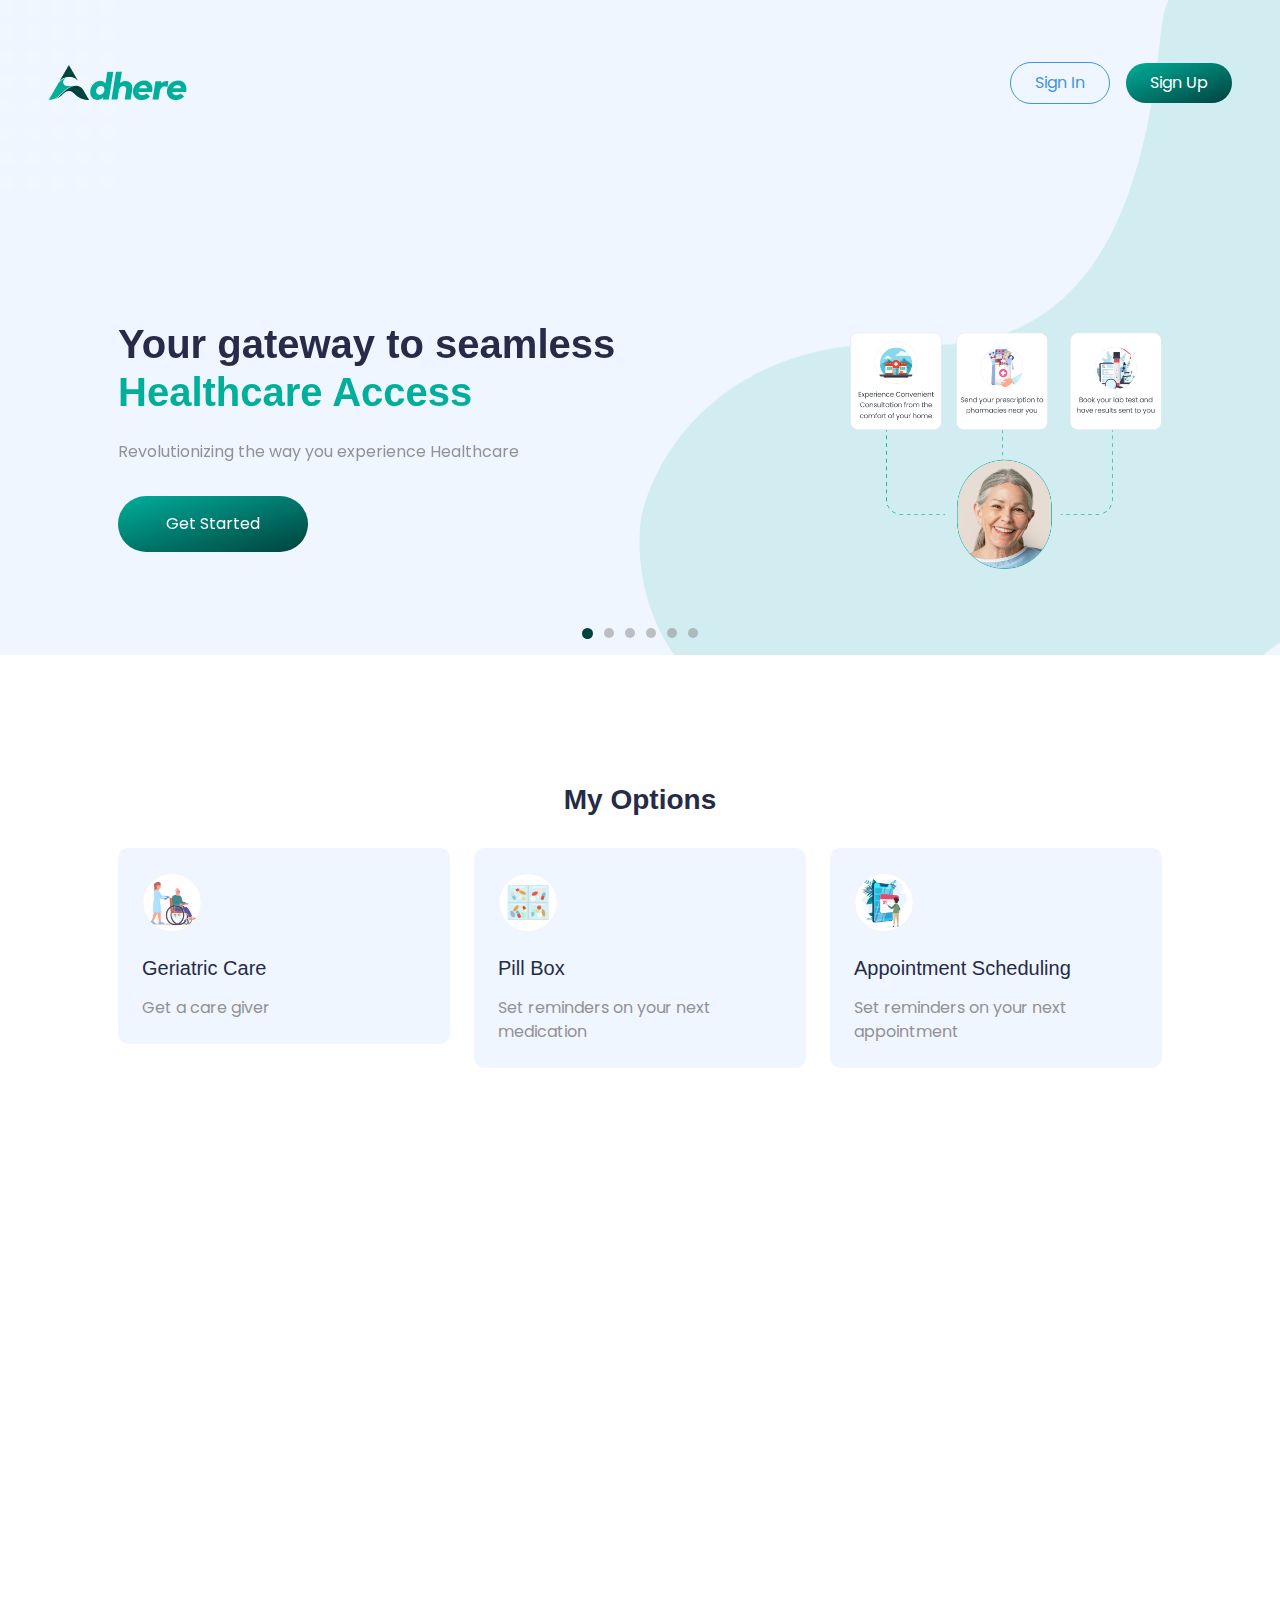
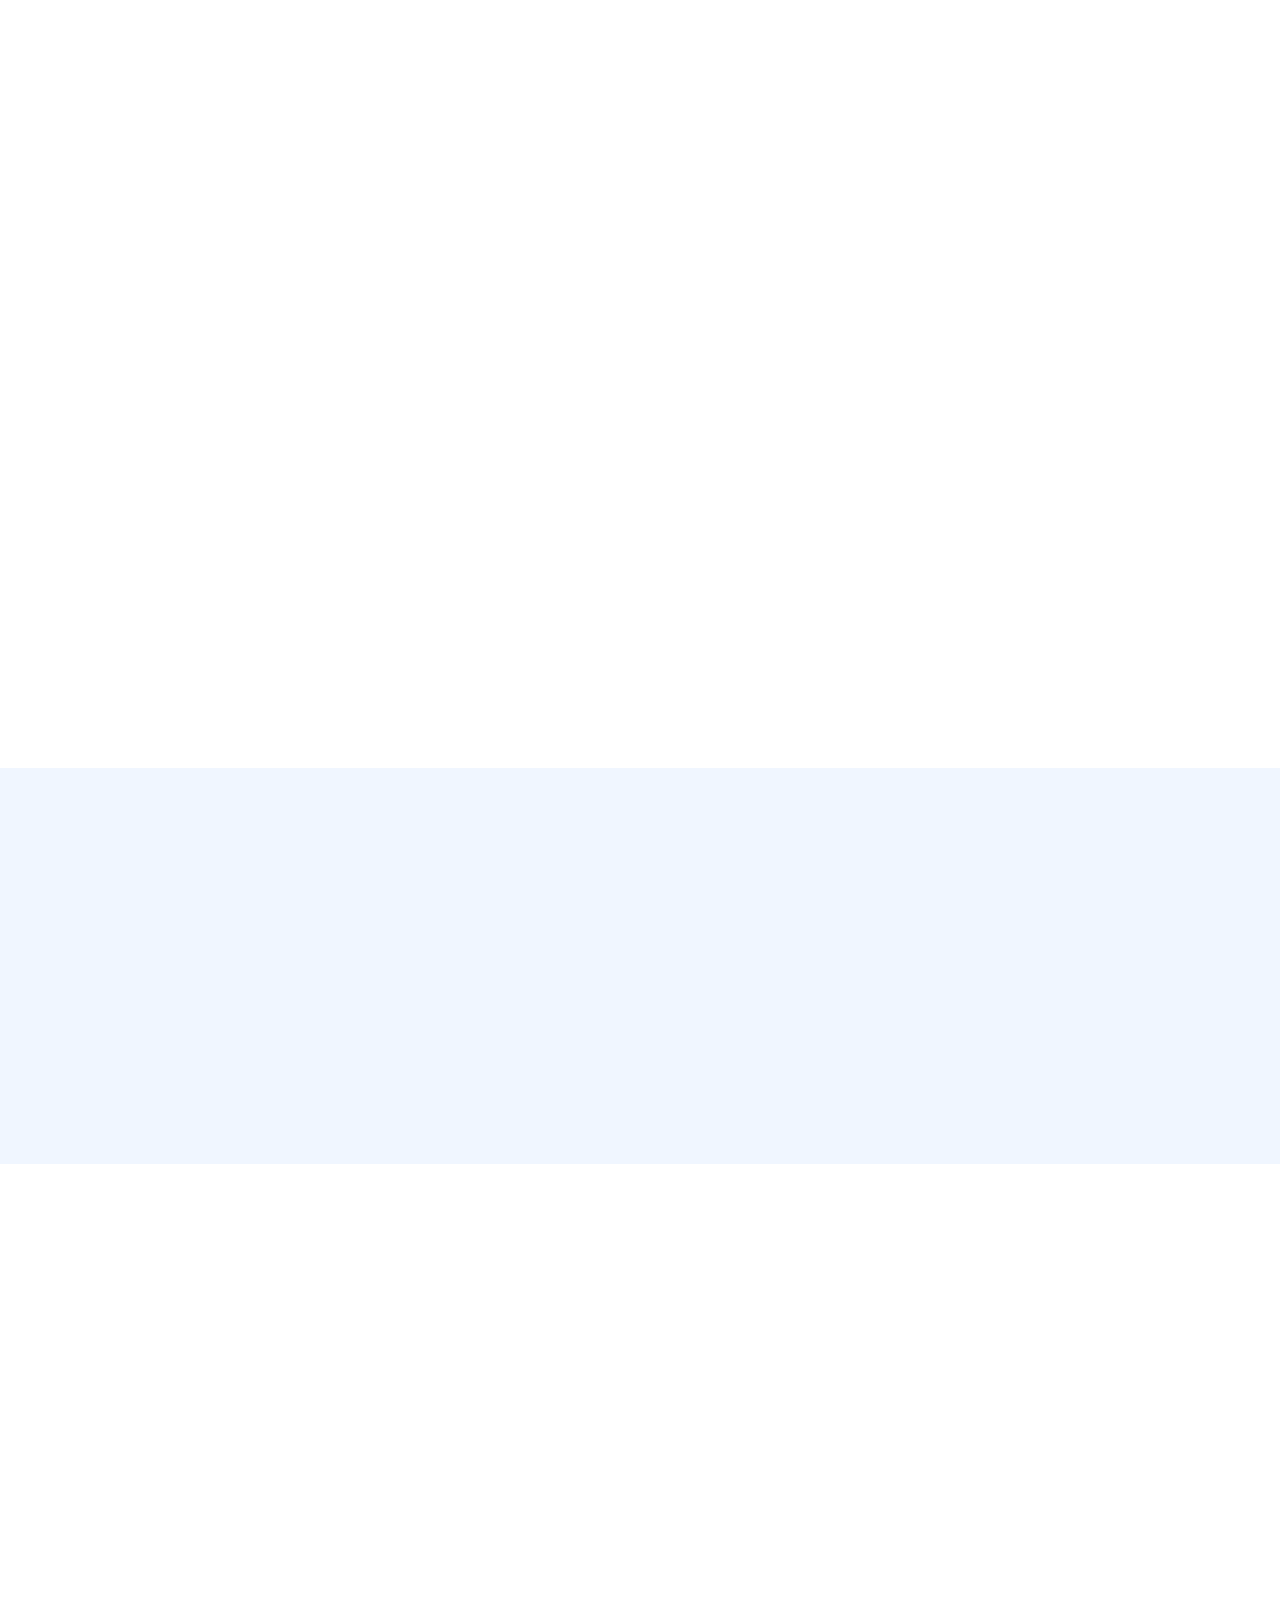
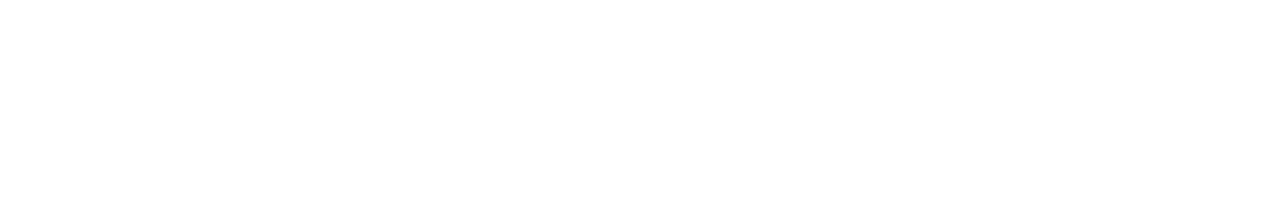
==== commit 80167a23: "about" ====
--- a/index.html
+++ b/index.html
@@ -3,7 +3,7 @@
 
 <head>
     <meta charset="utf-8">
-    <title>FitApp - Mobile App HTML Template</title>
+    <title>Adhere - Mobile App</title>
     <meta content="width=device-width, initial-scale=1.0" name="viewport">
     <meta content="" name="keywords">
     <meta content="" name="description">
@@ -14,7 +14,7 @@
     <!-- Google Web Fonts -->
     <link rel="preconnect" href="https://fonts.googleapis.com">
     <link rel="preconnect" href="https://fonts.gstatic.com" crossorigin>
-    <link href="https://fonts.googleapis.com/css2?family=Heebo:wght@400;500&family=Jost:wght@500;600;700&display=swap" rel="stylesheet"> 
+    <link href="https://fonts.googleapis.com/css2?family=Poppins:wght@400;500;600;700&display=swap" rel="stylesheet">
 
     <!-- Icon Font Stylesheet -->
     <link href="https://cdnjs.cloudflare.com/ajax/libs/font-awesome/5.10.0/css/all.min.css" rel="stylesheet">
@@ -29,25 +29,21 @@
 
     <!-- Template Stylesheet -->
     <link href="css/style.css" rel="stylesheet">
+
+    
 </head>
 
 <body data-bs-spy="scroll" data-bs-target=".navbar" data-bs-offset="51">
     <div class="container-xxl bg-white p-0">
-        <!-- Spinner Start -->
-        <div id="spinner" class="show bg-white position-fixed translate-middle w-100 vh-100 top-50 start-50 d-flex align-items-center justify-content-center">
-            <div class="spinner-grow text-primary" style="width: 3rem; height: 3rem;" role="status">
-                <span class="sr-only">Loading...</span>
-            </div>
-        </div>
-        <!-- Spinner End -->
+       
 
 
         <!-- Navbar & Hero Start -->
         <div class="container-xxl position-relative p-0" id="home">
-            <nav class="navbar navbar-expand-lg navbar-light px-4 px-lg-5 py-3 py-lg-0">
+            <nav class="navbar navbar-expand-lg navbar-light px-5 px-lg-5 py-3 py-lg-4">
                 <a href="" class="navbar-brand p-0">
-                    <h1 class="m-0">FitApp</h1>
-                    <!-- <img src="img/logo.png" alt="Logo"> -->
+                    
+                    <img src="img/logo.png" alt="Logo">
                 </a>
                 <button class="navbar-toggler" type="button" data-bs-toggle="collapse" data-bs-target="#navbarCollapse">
                     <span class="fa fa-bars"></span>
@@ -55,73 +51,282 @@
                 <div class="collapse navbar-collapse" id="navbarCollapse">
                     <div class="navbar-nav mx-auto py-0">
                         <a href="#home" class="nav-item nav-link active">Home</a>
-                        <a href="#about" class="nav-item nav-link">About</a>
-                        <a href="#feature" class="nav-item nav-link">Feature</a>
-                        <a href="#pricing" class="nav-item nav-link">Pricing</a>
-                        <a href="#review" class="nav-item nav-link">Review</a>
-                        <a href="#contact" class="nav-item nav-link">Contact</a>
-                    </div>
-                    <a href="" class="btn btn-primary-gradient rounded-pill py-2 px-4 ms-3 d-none d-lg-block">Start Free Trial</a>
-                </div>
+                        <a href="#about" class="nav-item nav-link">About US</a>
+                        <a href="#feature" class="nav-item nav-link">Contact US</a>
+                        <a href="#pricing" class="nav-item nav-link">FAQs</a>
+                        <a href="#review" class="nav-item nav-link">Products</a>
+                        <a href="#contact" class="nav-item nav-link">Pricing</a>
+                        <!-- px-4 px-lg-5 py-3 py-lg-0 -->
+                        <a href="#" class="btn btn-outline-primary rounded-pill py-2 px-4 ms-3 d-block d-md-none">Sign In</a>
+                        <br>
+                        <a href="#" class="btn btn-primary-gradient rounded-pill py-2 px-4 ms-3 d-block d-md-none">Sign Up</a>
+                    </div>
+                    <a href="#" class="btn btn-outline-primary rounded-pill py-2 px-4 ms-3 d-none d-lg-block">Sign In</a>
+        
+                    <a href="" class="btn btn-primary-gradient rounded-pill py-2 px-4 ms-3 d-none d-lg-block">Sign Up</a>
+                </div>
+                <!-- <a href="#" class="btn btn-primary-gradient rounded-pill py-2 px-4 ms-3 d-block d-md-none">Sign In</a> -->
+                
             </nav>
-
-            <div class="container-xxl bg-primary hero-header">
+    
+        
+            <div class="container-xxl bg-light hero-header">
                 <div class="container px-lg-5">
-                    <div class="row g-5">
-                        <div class="col-lg-8 text-center text-lg-start">
-                            <h1 class="text-white mb-4 animated slideInDown">The Revolutionary App That Helps To Control Your Own Fitness</h1>
-                            <p class="text-white pb-3 animated slideInDown">Tempor rebum no at dolore lorem clita rebum rebum ipsum rebum stet dolor sed justo kasd. Ut dolor sed magna dolor sea diam. Sit diam sit justo amet ipsum vero ipsum clita lorem</p>
-                            <a href="" class="btn btn-primary-gradient py-sm-3 px-4 px-sm-5 rounded-pill me-3 animated slideInLeft">Read More</a>
-                            <a href="" class="btn btn-secondary-gradient py-sm-3 px-4 px-sm-5 rounded-pill animated slideInRight">Contact Us</a>
-                        </div>
-                        <div class="col-lg-4 d-flex justify-content-center justify-content-lg-end wow fadeInUp" data-wow-delay="0.3s">
-                            <div class="owl-carousel screenshot-carousel">
-                                <img class="img-fluid" src="img/screenshot-1.png" alt="">
-                                <img class="img-fluid" src="img/screenshot-2.png" alt="">
-                                <img class="img-fluid" src="img/screenshot-3.png" alt="">
-                                <img class="img-fluid" src="img/screenshot-4.png" alt="">
-                                <img class="img-fluid" src="img/screenshot-5.png" alt="">
-                            </div>
-                        </div>
-                    </div>
-                </div>
-            </div>
+                    <div id="heroCarousel" class="carousel slide" data-bs-ride="carousel">
+                        <!-- Round Indicators/Dots -->
+                        <div class="carousel-indicators">
+                            <button type="button" data-bs-target="#heroCarousel" data-bs-slide-to="0" class="active" aria-current="true" aria-label="Slide 1"></button>
+                            <button type="button" data-bs-target="#heroCarousel" data-bs-slide-to="1" aria-label="Slide 2"></button>
+                            <button type="button" data-bs-target="#heroCarousel" data-bs-slide-to="2" aria-label="Slide 3"></button>
+                            <button type="button" data-bs-target="#heroCarousel" data-bs-slide-to="3" aria-label="Slide 4"></button>
+                            <button type="button" data-bs-target="#heroCarousel" data-bs-slide-to="4" aria-label="Slide 5"></button>
+                            <button type="button" data-bs-target="#heroCarousel" data-bs-slide-to="5" aria-label="Slide 6"></button>
+                        </div>
+            
+                        <!-- The slideshow/carousel -->
+                        <div class="carousel-inner">
+                            <div class="carousel-item active">
+                                <div class="row g-5">
+                                    <div class="col-lg-8 text-center text-lg-start">
+                                        <h1 class="mb-4 animated slideInDown">Your gateway to seamless <br><span style="color: #00AE9A;">Healthcare Access</span></h1>
+                                        <p class="pb-3 animated slideInDown">Revolutionizing the way you experience Healthcare</p>
+                                        <a href="#" class="btn btn-primary-gradient py-sm-3 px-4 px-sm-5 rounded-pill me-3 animated slideInLeft">Get Started</a>
+                                    </div>
+                                    <div class="col-lg-4 d-flex justify-content-center justify-content-lg-end">
+                                        <img src="img/hero.png" alt="Hero Image" class="img-fluid">
+                                    </div>
+                                </div>
+                            </div>
+                            <div class="carousel-item">
+                                <div class="container">
+                                    <div class="row justify-content-center">
+                                        <div class="col-lg-8 d-flex flex-column align-items-center text-center">
+                                            <!-- Image -->
+                                            <div class="order-lg-2">
+                                                <img src="img/hero2.png" alt="Hero Image" class="img-fluid mb-2 mb-md-4"> <!-- Spacing for mobile -->
+                                            </div>
+                                            <!-- Button for mobile view, hidden on larger screens -->
+                                            <div class="d-block d-lg-none mb-3"> 
+                                                <a href="#" class="btn btn-primary-gradient py-sm-3 px-4 px-sm-5 rounded-pill animated slideInLeft">Get Started</a>
+                                            </div>
+                                            <!-- Text -->
+                                            <div class="order-lg-3">
+                                                <h1 class="animated slideInDown mb-3">Consultation with a <span style="color: #00AE9A;">Doctor</span> made easy</h1>
+                                                <p class="animated slideInDown mb-3">Adhere is designed to make healthcare accessible wherever required</p>
+                                            </div>
+                                            <!-- Button for larger screens, hidden on mobile -->
+                                            <div class="d-none d-lg-block order-lg-4">
+                                                <a href="#" class="btn btn-primary-gradient py-sm-3 px-4 px-sm-5 rounded-pill animated slideInLeft">Get Started</a>
+                                            </div>
+                                        </div>
+                                    </div>
+                                </div>
+                            </div>
+                            <div class="carousel-item">
+                                <div class="container">
+                                    <div class="row justify-content-center">
+                                        <div class="col-lg-8 d-flex flex-column align-items-center text-center">
+                                            <!-- Image -->
+                                            <div class="order-lg-2">
+                                                <img src="img/hero3.png" alt="Hero Image" class="img-fluid mb-2 mb-md-4"> <!-- Spacing for mobile -->
+                                            </div>
+                                            <!-- Button for mobile view, hidden on larger screens -->
+                                            <div class="d-block d-lg-none mb-3"> 
+                                                <a href="#" class="btn btn-primary-gradient py-sm-3 px-4 px-sm-5 rounded-pill animated slideInLeft">Get Started</a>
+                                            </div>
+                                            <!-- Text -->
+                                            <div class="order-lg-3">
+                                                <h1 class="animated slideInDown mb-3">Seamless appointment <span style="color: #00AE9A;">Scheduling</span></h1>
+                                                <p class="animated slideInDown mb-3">Check your latest and upcoming appointments</p>
+                                            </div>
+                                            <!-- Button for larger screens, hidden on mobile -->
+                                            <div class="d-none d-lg-block order-lg-4">
+                                                <a href="#" class="btn btn-primary-gradient py-sm-3 px-4 px-sm-5 rounded-pill animated slideInLeft">Get Started</a>
+                                            </div>
+                                        </div>
+                                    </div>
+                                </div>
+                            </div>
+                            <div class="carousel-item">
+                                <div class="container">
+                                    <div class="row justify-content-center">
+                                        <div class="col-lg-8 d-flex flex-column align-items-center text-center">
+                                            <!-- Image -->
+                                            <div class="order-lg-2">
+                                                <img src="img/hero4.png" alt="Hero Image" class="img-fluid mb-2 mb-md-4"> <!-- Spacing for mobile -->
+                                            </div>
+                                            <!-- Button for mobile view, hidden on larger screens -->
+                                            <div class="d-block d-lg-none mb-3"> 
+                                                <a href="#" class="btn btn-primary-gradient py-sm-3 px-4 px-sm-5 rounded-pill animated slideInLeft">Get Started</a>
+                                            </div>
+                                            <!-- Text -->
+                                            <div class="order-lg-3">
+                                                <h1 class="animated slideInDown mb-3">Prescription made  <span style="color: #00AE9A;">Easy</span></h1>
+                                                <p class="animated slideInDown mb-3">We ensure that getting your medications is as simple as possible</p>
+                                            </div>
+                                            <!-- Button for larger screens, hidden on mobile -->
+                                            <div class="d-none d-lg-block order-lg-4">
+                                                <a href="#" class="btn btn-primary-gradient py-sm-3 px-4 px-sm-5 rounded-pill animated slideInLeft">Get Started</a>
+                                            </div>
+                                        </div>
+                                    </div>
+                                </div>
+                            </div>
+                            <div class="carousel-item">
+                                <div class="container">
+                                    <div class="row justify-content-center">
+                                        <div class="col-lg-8 d-flex flex-column align-items-center text-center">
+                                            <!-- Image -->
+                                            <div class="order-lg-2">
+                                                <img src="img/hero5.png" alt="Hero Image" class="img-fluid mb-2 mb-md-4"> <!-- Spacing for mobile -->
+                                            </div>
+                                            <!-- Button for mobile view, hidden on larger screens -->
+                                            <div class="d-block d-lg-none mb-3"> 
+                                                <a href="#" class="btn btn-primary-gradient py-sm-3 px-4 px-sm-5 rounded-pill animated slideInLeft">Get Started</a>
+                                            </div>
+                                            <!-- Text -->
+                                            <div class="order-lg-3">
+                                                <h1 class="animated slideInDown mb-3">Personalized care and reliable   <span style="color: #00AE9A;">results</span></h1>
+                                                <p class="animated slideInDown mb-3">Our laboratory services offer expert testing tailored to your unique health needs</p>
+                                            </div>
+                                            <!-- Button for larger screens, hidden on mobile -->
+                                            <div class="d-none d-lg-block order-lg-4">
+                                                <a href="#" class="btn btn-primary-gradient py-sm-3 px-4 px-sm-5 rounded-pill animated slideInLeft">Get Started</a>
+                                            </div>
+                                        </div>
+                                    </div>
+                                </div>
+                            </div>
+                            <div class="carousel-item">
+                                <div class="container">
+                                    <div class="row justify-content-center">
+                                        <div class="col-lg-8 d-flex flex-column align-items-center text-center">
+                                            <!-- Image -->
+                                            <div class="order-lg-2">
+                                                <img src="img/hero6.png" alt="Hero Image" class="img-fluid mb-2 mb-md-4"> <!-- Spacing for mobile -->
+                                            </div>
+                                            <!-- Button for mobile view, hidden on larger screens -->
+                                            <div class="d-block d-lg-none mb-3"> 
+                                                <a href="#" class="btn btn-primary-gradient py-sm-3 px-4 px-sm-5 rounded-pill animated slideInLeft">Get Started</a>
+                                            </div>
+                                            <!-- Text -->
+                                            <div class="order-lg-3">
+                                                <h1 class="animated slideInDown mb-3">Our Diverse Range of <span style="color: #00AE9A;">Healthcare </span>Services</h1>
+                                                <p class="animated slideInDown mb-3">Home care, health education, pill box (set reminders on days and time to take your routine medications)</p>
+                                            </div>
+                                            <!-- Button for larger screens, hidden on mobile -->
+                                            <div class="d-none d-lg-block order-lg-4">
+                                                <a href="#" class="btn btn-primary-gradient py-sm-3 px-4 px-sm-5 rounded-pill animated slideInLeft">Get Started</a>
+                                            </div>
+                                        </div>
+                                    </div>
+                                </div>
+                            </div>
+
+                        </div>
+            <br><br><br>
+                        <!-- Left control/arrow -->
+                        <button class="carousel-control-prev d-none" type="button" data-bs-target="#heroCarousel" data-bs-slide="prev">
+                            <span class="carousel-control-prev-icon" aria-hidden="true"></span>
+                            <span class="visually-hidden">Previous</span>
+                        </button>
+                        <!-- Right control/arrow (hidden) -->
+                        <button class="carousel-control-next d-none" type="button" data-bs-target="#heroCarousel" data-bs-slide="next">
+                            <span class="carousel-control-next-icon" aria-hidden="true"></span>
+                            <span class="visually-hidden">Next</span>
+                        </button>
+                    </div>
+                </div>
+            </div>
+            
         </div>
         <!-- Navbar & Hero End -->
 
+<!-- Features Start -->
+<div class="container-xxl py-5" id="feature">
+    <div class="container py-5 px-lg-5">
+        <div class="text-center wow fadeInUp" data-wow-delay="0.1s">
+            <h3 class=" ">My Options</h3>
+            
+        </div>
+        <br>
+      
+        <div class="row g-4">
+            <div class="col-lg-4 col-md-6 wow fadeInUp" data-wow-delay="0.1s">
+                <div class="feature-item bg-light rounded p-4">
+                    <div class="d-inline-flex align-items-center justify-content-center rounded-circle mb-4" style="width: 60px; height: 60px;">
+                        <img src="img/Ellipse1.png" alt="Geriatric Care" class="img-fluid" style="max-width: 100%; height: auto;">
+                    </div>
+                    <h5 class="mb-3">Geriatric Care</h5>
+                    <p class="m-0">Get a care giver</p>
+                </div>
+            </div>
+            <div class="col-lg-4 col-md-6 wow fadeInUp" data-wow-delay="0.3s">
+                <div class="feature-item bg-light rounded p-4">
+                    <div class="d-inline-flex align-items-center justify-content-center  rounded-circle mb-4" style="width: 60px; height: 60px;">
+                        <img src="img/Ellipse2.png" alt="Geriatric Care" class="img-fluid" style="max-width: 100%; height: auto;">
+                    </div>
+                    <h5 class="mb-3">Pill Box</h5>
+                    <p class="m-0">Set reminders on your next medication</p>
+                </div>
+            </div>
+            <div class="col-lg-4 col-md-6 wow fadeInUp" data-wow-delay="0.5s">
+                <div class="feature-item bg-light rounded p-4">
+                    <div class="d-inline-flex align-items-center justify-content-center  rounded-circle mb-4" style="width: 60px; height: 60px;">
+                        <img src="img/Ellipse3.png" alt="Geriatric Care" class="img-fluid" style="max-width: 100%; height: auto;">
+                    </div>
+                    <h5 class="mb-3">Appointment Scheduling</h5>
+                    <p class="m-0">Set reminders on your next appointment</p>
+                </div>
+            </div>
+            <div class="col-lg-4 col-md-6 wow fadeInUp" data-wow-delay="0.1s">
+                <div class="feature-item bg-light rounded p-4">
+                    <div class="d-inline-flex align-items-center justify-content-center rounded-circle mb-4" style="width: 60px; height: 60px;">
+                        <img src="img/Ellipse4.png" alt="Geriatric Care" class="img-fluid" style="max-width: 100%; height: auto;">
+                    </div>
+                    <h5 class="mb-3">Meet our providers</h5>
+                    <p class="m-0">Search for the lab and pharmacy nearest to you</p>
+                </div>
+            </div>
+            <div class="col-lg-4 col-md-6 wow fadeInUp" data-wow-delay="0.3s">
+                <div class="feature-item bg-light rounded p-4">
+                    <div class="d-inline-flex align-items-center justify-content-center  rounded-circle mb-4" style="width: 60px; height: 60px;">
+                        <img src="img/Ellipse5.png" alt="Geriatric Care" class="img-fluid" style="max-width: 100%; height: auto;">
+                    </div>
+                    <h5 class="mb-3">Metal Health</h5>
+                    <p class="m-0">Meet a professional counsellor and therapist</p>
+                </div>
+            </div>
+            <div class="col-lg-4 col-md-6 wow fadeInUp" data-wow-delay="0.5s">
+                <div class="feature-item bg-light rounded p-4">
+                    <div class="d-inline-flex align-items-center justify-content-center rounded-circle mb-4" style="width: 60px; height: 60px;">
+                        <img src="img/Ellipse6.png" alt="Geriatric Care" class="img-fluid" style="max-width: 100%; height: auto;">
+                    </div>
+                    <h5 class="mb-3">Health Education</h5>
+                    <p class="m-0">Gain Research Insight</p>
+                </div>
+            </div>
+        </div>
+    </div>
+</div>
+<!-- Features End -->
 
         <!-- About Start -->
         <div class="container-xxl py-5" id="about">
             <div class="container py-5 px-lg-5">
                 <div class="row g-5 align-items-center">
                     <div class="col-lg-6 wow fadeInUp" data-wow-delay="0.1s">
-                        <h5 class="text-primary-gradient fw-medium">About App</h5>
-                        <h1 class="mb-4">#1 App For Your Fitness</h1>
-                        <p class="mb-4">Diam dolor diam ipsum et tempor sit. Aliqu diam amet diam et eos labore. Clita erat ipsum et lorem et sit, sed stet no labore lorem sit clita duo justo eirmod magna dolore erat amet</p>
+                        
+                        <h1 class="mb-4">Are you a health <br><span style="color: #00AE9A;">professional?</span></h1>
+                        <p class="mb-4">Join our community of professionals committed to delivering exceptional care and making a difference in the lives of patients.</p>
                         <div class="row g-4 mb-4">
-                            <div class="col-sm-6 wow fadeIn" data-wow-delay="0.5s">
-                                <div class="d-flex">
-                                    <i class="fa fa-cogs fa-2x text-primary-gradient flex-shrink-0 mt-1"></i>
-                                    <div class="ms-3">
-                                        <h2 class="mb-0" data-toggle="counter-up">1234</h2>
-                                        <p class="text-primary-gradient mb-0">Active Install</p>
-                                    </div>
-                                </div>
-                            </div>
-                            <div class="col-sm-6 wow fadeIn" data-wow-delay="0.7s">
-                                <div class="d-flex">
-                                    <i class="fa fa-comments fa-2x text-secondary-gradient flex-shrink-0 mt-1"></i>
-                                    <div class="ms-3">
-                                        <h2 class="mb-0" data-toggle="counter-up">1234</h2>
-                                        <p class="text-secondary-gradient mb-0">Clients Reviews</p>
-                                    </div>
-                                </div>
-                            </div>
-                        </div>
-                        <a href="" class="btn btn-primary-gradient py-sm-3 px-4 px-sm-5 rounded-pill mt-3">Read More</a>
+                            
+                            
+                        </div>
+                        <a href="" class="btn btn-primary-gradient py-sm-3 px-4 px-sm-5 rounded-pill mt-3">Sign Up</a>
                     </div>
                     <div class="col-lg-6">
-                        <img class="img-fluid wow fadeInUp" data-wow-delay="0.5s" src="img/about.png">
+                        <img class="img-fluid wow fadeInUp" data-wow-delay="0.5s" src="img/prof.png">
                     </div>
                 </div>
             </div>
@@ -129,329 +334,32 @@
         <!-- About End -->
 
 
-        <!-- Features Start -->
-        <div class="container-xxl py-5" id="feature">
-            <div class="container py-5 px-lg-5">
-                <div class="text-center wow fadeInUp" data-wow-delay="0.1s">
-                    <h5 class="text-primary-gradient fw-medium">App Features</h5>
-                    <h1 class="mb-5">Awesome Features</h1>
-                </div>
-                <div class="row g-4">
-                    <div class="col-lg-4 col-md-6 wow fadeInUp" data-wow-delay="0.1s">
-                        <div class="feature-item bg-light rounded p-4">
-                            <div class="d-inline-flex align-items-center justify-content-center bg-primary-gradient rounded-circle mb-4" style="width: 60px; height: 60px;">
-                                <i class="fa fa-eye text-white fs-4"></i>
-                            </div>
-                            <h5 class="mb-3">High Resolution</h5>
-                            <p class="m-0">Erat ipsum justo amet duo et elitr dolor, est duo duo eos lorem sed diam stet diam sed stet lorem.</p>
-                        </div>
-                    </div>
-                    <div class="col-lg-4 col-md-6 wow fadeInUp" data-wow-delay="0.3s">
-                        <div class="feature-item bg-light rounded p-4">
-                            <div class="d-inline-flex align-items-center justify-content-center bg-secondary-gradient rounded-circle mb-4" style="width: 60px; height: 60px;">
-                                <i class="fa fa-layer-group text-white fs-4"></i>
-                            </div>
-                            <h5 class="mb-3">Retina Ready</h5>
-                            <p class="m-0">Erat ipsum justo amet duo et elitr dolor, est duo duo eos lorem sed diam stet diam sed stet lorem.</p>
-                        </div>
-                    </div>
-                    <div class="col-lg-4 col-md-6 wow fadeInUp" data-wow-delay="0.5s">
-                        <div class="feature-item bg-light rounded p-4">
-                            <div class="d-inline-flex align-items-center justify-content-center bg-primary-gradient rounded-circle mb-4" style="width: 60px; height: 60px;">
-                                <i class="fa fa-edit text-white fs-4"></i>
-                            </div>
-                            <h5 class="mb-3">Editable Data</h5>
-                            <p class="m-0">Erat ipsum justo amet duo et elitr dolor, est duo duo eos lorem sed diam stet diam sed stet lorem.</p>
-                        </div>
-                    </div>
-                    <div class="col-lg-4 col-md-6 wow fadeInUp" data-wow-delay="0.1s">
-                        <div class="feature-item bg-light rounded p-4">
-                            <div class="d-inline-flex align-items-center justify-content-center bg-secondary-gradient rounded-circle mb-4" style="width: 60px; height: 60px;">
-                                <i class="fa fa-shield-alt text-white fs-4"></i>
-                            </div>
-                            <h5 class="mb-3">Fully Secured</h5>
-                            <p class="m-0">Erat ipsum justo amet duo et elitr dolor, est duo duo eos lorem sed diam stet diam sed stet lorem.</p>
-                        </div>
-                    </div>
-                    <div class="col-lg-4 col-md-6 wow fadeInUp" data-wow-delay="0.3s">
-                        <div class="feature-item bg-light rounded p-4">
-                            <div class="d-inline-flex align-items-center justify-content-center bg-primary-gradient rounded-circle mb-4" style="width: 60px; height: 60px;">
-                                <i class="fa fa-cloud text-white fs-4"></i>
-                            </div>
-                            <h5 class="mb-3">Cloud Storage</h5>
-                            <p class="m-0">Erat ipsum justo amet duo et elitr dolor, est duo duo eos lorem sed diam stet diam sed stet lorem.</p>
-                        </div>
-                    </div>
-                    <div class="col-lg-4 col-md-6 wow fadeInUp" data-wow-delay="0.5s">
-                        <div class="feature-item bg-light rounded p-4">
-                            <div class="d-inline-flex align-items-center justify-content-center bg-secondary-gradient rounded-circle mb-4" style="width: 60px; height: 60px;">
-                                <i class="fa fa-mobile-alt text-white fs-4"></i>
-                            </div>
-                            <h5 class="mb-3">Fully Responsive</h5>
-                            <p class="m-0">Erat ipsum justo amet duo et elitr dolor, est duo duo eos lorem sed diam stet diam sed stet lorem.</p>
-                        </div>
-                    </div>
-                </div>
-            </div>
-        </div>
-        <!-- Features End -->
-
-
-        <!-- Screenshot Start -->
-        <div class="container-xxl py-5">
-            <div class="container py-5 px-lg-5">
-                <div class="row g-5 align-items-center">
-                    <div class="col-lg-8 wow fadeInUp" data-wow-delay="0.1s">
-                        <h5 class="text-primary-gradient fw-medium">Screenshot</h5>
-                        <h1 class="mb-4">User Friendly interface And Very Easy To Use Fitness App</h1>
-                        <p class="mb-4">Diam dolor diam ipsum et tempor sit. Aliqu diam amet diam et eos labore. Clita erat ipsum et lorem et sit, sed stet no labore lorem sit clita duo justo eirmod magna dolore erat amet</p>
-                        <p><i class="fa fa-check text-primary-gradient me-3"></i>Diam dolor diam ipsum et tempor sit</p>
-                        <p><i class="fa fa-check text-primary-gradient me-3"></i>Aliqu diam amet diam et eos labore</p>
-                        <p class="mb-4"><i class="fa fa-check text-primary-gradient me-3"></i>Clita erat ipsum et lorem et sit</p>
-                        <a href="" class="btn btn-primary-gradient py-sm-3 px-4 px-sm-5 rounded-pill mt-3">Read More</a>
-                    </div>
-                    <div class="col-lg-4 d-flex justify-content-center justify-content-lg-end wow fadeInUp" data-wow-delay="0.3s">
-                        <div class="owl-carousel screenshot-carousel">
-                            <img class="img-fluid" src="img/screenshot-1.png" alt="">
-                            <img class="img-fluid" src="img/screenshot-2.png" alt="">
-                            <img class="img-fluid" src="img/screenshot-3.png" alt="">
-                            <img class="img-fluid" src="img/screenshot-4.png" alt="">
-                            <img class="img-fluid" src="img/screenshot-5.png" alt="">
-                        </div>
-                    </div>
-                </div>
-            </div>
-        </div>
-        <!-- Screenshot End -->
-
-
-        <!-- Process Start -->
-        <div class="container-xxl py-5">
-            <div class="container py-5 px-lg-5">
-                <div class="text-center pb-4 wow fadeInUp" data-wow-delay="0.1s">
-                    <h5 class="text-primary-gradient fw-medium">How It Works</h5>
-                    <h1 class="mb-5">3 Easy Steps</h1>
-                </div>
-                <div class="row gy-5 gx-4 justify-content-center">
-                    <div class="col-lg-4 col-sm-6 text-center pt-4 wow fadeInUp" data-wow-delay="0.1s">
-                        <div class="position-relative bg-light rounded pt-5 pb-4 px-4">
-                            <div class="d-inline-flex align-items-center justify-content-center bg-primary-gradient rounded-circle position-absolute top-0 start-50 translate-middle shadow" style="width: 100px; height: 100px;">
-                                <i class="fa fa-cog fa-3x text-white"></i>
-                            </div>
-                            <h5 class="mt-4 mb-3">Install the App</h5>
-                            <p class="mb-0">Tempor erat elitr rebum clita dolor diam ipsum sit diam amet diam eos erat ipsum et lorem et sit sed stet</p>
-                        </div>
-                    </div>
-                    <div class="col-lg-4 col-sm-6 text-center pt-4 wow fadeInUp" data-wow-delay="0.3s">
-                        <div class="position-relative bg-light rounded pt-5 pb-4 px-4">
-                            <div class="d-inline-flex align-items-center justify-content-center bg-secondary-gradient rounded-circle position-absolute top-0 start-50 translate-middle shadow" style="width: 100px; height: 100px;">
-                                <i class="fa fa-address-card fa-3x text-white"></i>
-                            </div>
-                            <h5 class="mt-4 mb-3">Setup Your Profile</h5>
-                            <p class="mb-0">Tempor erat elitr rebum clita dolor diam ipsum sit diam amet diam eos erat ipsum et lorem et sit sed stet</p>
-                        </div>
-                    </div>
-                    <div class="col-lg-4 col-sm-6 text-center pt-4 wow fadeInUp" data-wow-delay="0.5s">
-                        <div class="position-relative bg-light rounded pt-5 pb-4 px-4">
-                            <div class="d-inline-flex align-items-center justify-content-center bg-primary-gradient rounded-circle position-absolute top-0 start-50 translate-middle shadow" style="width: 100px; height: 100px;">
-                                <i class="fa fa-check fa-3x text-white"></i>
-                            </div>
-                            <h5 class="mt-4 mb-3">Enjoy The Features</h5>
-                            <p class="mb-0">Tempor erat elitr rebum clita dolor diam ipsum sit diam amet diam eos erat ipsum et lorem et sit sed stet</p>
-                        </div>
-                    </div>
-                </div>
-            </div>
-        </div>
-        <!-- Process Start -->
-
-
-        <!-- Download Start -->
-        <div class="container-xxl py-5">
+        <!-- pharmacy Start -->
+        <div class="container-xxl py-5" id="about">
             <div class="container py-5 px-lg-5">
                 <div class="row g-5 align-items-center">
                     <div class="col-lg-6">
-                        <img class="img-fluid wow fadeInUp" data-wow-delay="0.1s" src="img/about.png">
-                    </div>
-                    <div class="col-lg-6 wow fadeInUp" data-wow-delay="0.3s">
-                        <h5 class="text-primary-gradient fw-medium">Download</h5>
-                        <h1 class="mb-4">Download The Latest Version Of Our App</h1>
-                        <p class="mb-4">Diam dolor diam ipsum et tempor sit. Aliqu diam amet diam et eos labore. Clita erat ipsum et lorem et sit, sed stet no labore lorem sit clita duo justo eirmod magna dolore erat amet</p>
-                        <div class="row g-4">
-                            <div class="col-sm-6 wow fadeIn" data-wow-delay="0.5s">
-                                <a href="" class="d-flex bg-primary-gradient rounded py-3 px-4">
-                                    <i class="fab fa-apple fa-3x text-white flex-shrink-0"></i>
-                                    <div class="ms-3">
-                                        <p class="text-white mb-0">Available On</p>
-                                        <h5 class="text-white mb-0">App Store</h5>
-                                    </div>
-                                </a>
-                            </div>
-                            <div class="col-sm-6 wow fadeIn" data-wow-delay="0.7s">
-                                <a href="" class="d-flex bg-secondary-gradient rounded py-3 px-4">
-                                    <i class="fab fa-android fa-3x text-white flex-shrink-0"></i>
-                                    <div class="ms-3">
-                                        <p class="text-white mb-0">Available On</p>
-                                        <h5 class="text-white mb-0">Play Store</h5>
-                                    </div>
-                                </a>
-                            </div>
-                        </div>
-                    </div>
-                </div>
-            </div>
-        </div>
-        <!-- Download End -->
-
-
-        <!-- Pricing Start -->
-        <div class="container-xxl py-5" id="pricing">
-            <div class="container py-5 px-lg-5">
-                <div class="text-center wow fadeInUp" data-wow-delay="0.1s">
-                    <h5 class="text-primary-gradient fw-medium">Pricing Plan</h5>
-                    <h1 class="mb-5">Choose Your Plan</h1>
-                </div>
-                <div class="tab-class text-center pricing wow fadeInUp" data-wow-delay="0.1s">
-                    <ul class="nav nav-pills d-inline-flex justify-content-center bg-primary-gradient rounded-pill mb-5">
-                        <li class="nav-item">
-                            <button class="nav-link active" data-bs-toggle="pill" href="#tab-1">Monthly</button>
-                        </li>
-                        <li class="nav-item">
-                            <button class="nav-link" data-bs-toggle="pill" href="#tab-2">Yearly</button>
-                        </li>
-                    </ul>
-                    <div class="tab-content text-start">
-                        <div id="tab-1" class="tab-pane fade show p-0 active">
-                            <div class="row g-4">
-                                <div class="col-lg-4">
-                                    <div class="bg-light rounded">
-                                        <div class="border-bottom p-4 mb-4">
-                                            <h4 class="text-primary-gradient mb-1">Starter Plan</h4>
-                                            <span>Powerful & Awesome Features</span>
-                                        </div>
-                                        <div class="p-4 pt-0">
-                                            <h1 class="mb-3">
-                                                <small class="align-top" style="font-size: 22px; line-height: 45px;">$</small>14.99<small
-                                                    class="align-bottom" style="font-size: 16px; line-height: 40px;">/ Month</small>
-                                            </h1>
-                                            <div class="d-flex justify-content-between mb-3"><span>HTML5 & CSS3</span><i class="fa fa-check text-primary-gradient pt-1"></i></div>
-                                            <div class="d-flex justify-content-between mb-3"><span>Bootstrap v5</span><i class="fa fa-check text-primary-gradient pt-1"></i></div>
-                                            <div class="d-flex justify-content-between mb-3"><span>Responsive Layout</span><i class="fa fa-check text-primary-gradient pt-1"></i></div>
-                                            <div class="d-flex justify-content-between mb-2"><span>Cross-browser Support</span><i class="fa fa-check text-primary-gradient pt-1"></i></div>
-                                            <a href="" class="btn btn-primary-gradient rounded-pill py-2 px-4 mt-4">Get Started</a>
-                                        </div>
-                                    </div>
-                                </div>
-                                <div class="col-lg-4">
-                                    <div class="bg-light rounded border">
-                                        <div class="border-bottom p-4 mb-4">
-                                            <h4 class="text-primary-gradient mb-1">Advance Plan</h4>
-                                            <span>Powerful & Awesome Features</span>
-                                        </div>
-                                        <div class="p-4 pt-0">
-                                            <h1 class="mb-3">
-                                                <small class="align-top" style="font-size: 22px; line-height: 45px;">$</small>24.99<small
-                                                    class="align-bottom" style="font-size: 16px; line-height: 40px;">/ Month</small>
-                                            </h1>
-                                            <div class="d-flex justify-content-between mb-3"><span>HTML5 & CSS3</span><i class="fa fa-check text-primary-gradient pt-1"></i></div>
-                                            <div class="d-flex justify-content-between mb-3"><span>Bootstrap v5</span><i class="fa fa-check text-primary-gradient pt-1"></i></div>
-                                            <div class="d-flex justify-content-between mb-3"><span>Responsive Layout</span><i class="fa fa-check text-primary-gradient pt-1"></i></div>
-                                            <div class="d-flex justify-content-between mb-2"><span>Cross-browser Support</span><i class="fa fa-check text-primary-gradient pt-1"></i></div>
-                                            <a href="" class="btn btn-secondary-gradient rounded-pill py-2 px-4 mt-4">Get Started</a>
-                                        </div>
-                                    </div>
-                                </div>
-                                <div class="col-lg-4">
-                                    <div class="bg-light rounded">
-                                        <div class="border-bottom p-4 mb-4">
-                                            <h4 class="text-primary-gradient mb-1">Premium Plan</h4>
-                                            <span>Powerful & Awesome Features</span>
-                                        </div>
-                                        <div class="p-4 pt-0">
-                                            <h1 class="mb-3">
-                                                <small class="align-top" style="font-size: 22px; line-height: 45px;">$</small>34.99<small
-                                                    class="align-bottom" style="font-size: 16px; line-height: 40px;">/ Month</small>
-                                            </h1>
-                                            <div class="d-flex justify-content-between mb-3"><span>HTML5 & CSS3</span><i class="fa fa-check text-primary-gradient pt-1"></i></div>
-                                            <div class="d-flex justify-content-between mb-3"><span>Bootstrap v5</span><i class="fa fa-check text-primary-gradient pt-1"></i></div>
-                                            <div class="d-flex justify-content-between mb-3"><span>Responsive Layout</span><i class="fa fa-check text-primary-gradient pt-1"></i></div>
-                                            <div class="d-flex justify-content-between mb-2"><span>Cross-browser Support</span><i class="fa fa-check text-primary-gradient pt-1"></i></div>
-                                            <a href="" class="btn btn-primary-gradient rounded-pill py-2 px-4 mt-4">Get Started</a>
-                                        </div>
-                                    </div>
-                                </div>
-                            </div>
-                        </div>
-                        <div id="tab-2" class="tab-pane fade p-0">
-                            <div class="row g-4">
-                                <div class="col-lg-4">
-                                    <div class="bg-light rounded">
-                                        <div class="border-bottom p-4 mb-4">
-                                            <h4 class="text-primary-gradient mb-1">Starter Plan</h4>
-                                            <span>Powerful & Awesome Features</span>
-                                        </div>
-                                        <div class="p-4 pt-0">
-                                            <h1 class="mb-3">
-                                                <small class="align-top" style="font-size: 22px; line-height: 45px;">$</small>114.99<small
-                                                    class="align-bottom" style="font-size: 16px; line-height: 40px;">/ Yearly</small>
-                                            </h1>
-                                            <div class="d-flex justify-content-between mb-3"><span>HTML5 & CSS3</span><i class="fa fa-check text-primary-gradient pt-1"></i></div>
-                                            <div class="d-flex justify-content-between mb-3"><span>Bootstrap v5</span><i class="fa fa-check text-primary-gradient pt-1"></i></div>
-                                            <div class="d-flex justify-content-between mb-3"><span>Responsive Layout</span><i class="fa fa-check text-primary-gradient pt-1"></i></div>
-                                            <div class="d-flex justify-content-between mb-2"><span>Cross-browser Support</span><i class="fa fa-check text-primary-gradient pt-1"></i></div>
-                                            <a href="" class="btn btn-primary-gradient rounded-pill py-2 px-4 mt-4">Get Started</a>
-                                        </div>
-                                    </div>
-                                </div>
-                                <div class="col-lg-4">
-                                    <div class="bg-light rounded border">
-                                        <div class="border-bottom p-4 mb-4">
-                                            <h4 class="text-primary-gradient mb-1">Advance Plan</h4>
-                                            <span>Powerful & Awesome Features</span>
-                                        </div>
-                                        <div class="p-4 pt-0">
-                                            <h1 class="mb-3">
-                                                <small class="align-top" style="font-size: 22px; line-height: 45px;">$</small>124.99<small
-                                                    class="align-bottom" style="font-size: 16px; line-height: 40px;">/ Yearly</small>
-                                            </h1>
-                                            <div class="d-flex justify-content-between mb-3"><span>HTML5 & CSS3</span><i class="fa fa-check text-primary-gradient pt-1"></i></div>
-                                            <div class="d-flex justify-content-between mb-3"><span>Bootstrap v5</span><i class="fa fa-check text-primary-gradient pt-1"></i></div>
-                                            <div class="d-flex justify-content-between mb-3"><span>Responsive Layout</span><i class="fa fa-check text-primary-gradient pt-1"></i></div>
-                                            <div class="d-flex justify-content-between mb-2"><span>Cross-browser Support</span><i class="fa fa-check text-primary-gradient pt-1"></i></div>
-                                            <a href="" class="btn btn-primary-gradient rounded-pill py-2 px-4 mt-4">Get Started</a>
-                                        </div>
-                                    </div>
-                                </div>
-                                <div class="col-lg-4">
-                                    <div class="bg-light rounded">
-                                        <div class="border-bottom p-4 mb-4">
-                                            <h4 class="text-primary-gradient mb-1">Premium Plan</h4>
-                                            <span>Powerful & Awesome Features</span>
-                                        </div>
-                                        <div class="p-4 pt-0">
-                                            <h1 class="mb-3">
-                                                <small class="align-top" style="font-size: 22px; line-height: 45px;">$</small>134.99<small
-                                                    class="align-bottom" style="font-size: 16px; line-height: 40px;">/ Yearly</small>
-                                            </h1>
-                                            <div class="d-flex justify-content-between mb-3"><span>HTML5 & CSS3</span><i class="fa fa-check text-primary-gradient pt-1"></i></div>
-                                            <div class="d-flex justify-content-between mb-3"><span>Bootstrap v5</span><i class="fa fa-check text-primary-gradient pt-1"></i></div>
-                                            <div class="d-flex justify-content-between mb-3"><span>Responsive Layout</span><i class="fa fa-check text-primary-gradient pt-1"></i></div>
-                                            <div class="d-flex justify-content-between mb-2"><span>Cross-browser Support</span><i class="fa fa-check text-primary-gradient pt-1"></i></div>
-                                            <a href="" class="btn btn-primary-gradient rounded-pill py-2 px-4 mt-4">Get Started</a>
-                                        </div>
-                                    </div>
-                                </div>
-                            </div>
-                        </div>
-                    </div>
-                </div>
-            </div>
-        </div>
-        <!-- Pricing End -->
+                        <img class="img-fluid wow fadeInUp" data-wow-delay="0.5s" src="img/doctor.png">
+                    </div>
+                    <div class="col-lg-6 wow fadeInUp" data-wow-delay="0.1s">
+                        
+                        <h1 class="mb-4">Do you own a <span style="color: #00AE9A;">lab</span> or <br><span style="color: #00AE9A;">pharmacy?</span></h1>
+                        <p class="mb-4">Join our community of professionals committed to delivering exceptional care and making a difference in the lives of patients.</p>
+                        <div class="row g-4 mb-4">
+                            
+                            
+                        </div>
+                        <a href="" class="btn btn-primary-gradient py-sm-3 px-4 px-sm-5 rounded-pill mt-3">Sign Up</a>
+                    </div>
+                    
+                </div>
+            </div>
+        </div>
+        <!-- pharmacy End -->
 
 
         <!-- Testimonial Start -->
-        <div class="container-xxl py-5" id="review">
+        <!-- <div class="container-xxl py-5" id="review">
             <div class="container py-5 px-lg-5">
                 <div class="text-center wow fadeInUp" data-wow-delay="0.1s">
                     <h5 class="text-primary-gradient fw-medium">Testimonial</h5>
@@ -528,123 +436,113 @@
                     </div>
                 </div>
             </div>
-        </div>
+        </div> -->
         <!-- Testimonial End -->
 
 
         <!-- Contact Start -->
-        <div class="container-xxl py-5" id="contact">
+        <div class="container-xxl bg-light py-5" id="contact">
             <div class="container py-5 px-lg-5">
-                <div class="text-center wow fadeInUp" data-wow-delay="0.1s">
-                    <h5 class="text-primary-gradient fw-medium">Contact Us</h5>
-                    <h1 class="mb-5">Get In Touch!</h1>
-                </div>
                 <div class="row justify-content-center">
-                    <div class="col-lg-9">
-                        <div class="wow fadeInUp" data-wow-delay="0.3s">
-                            <p class="text-center mb-4">The contact form is currently inactive. Get a functional and working contact form with Ajax & PHP in a few minutes. Just copy and paste the files, add a little code and you're done. <a href="https://htmlcodex.com/contact-form">Download Now</a>.</p>
-                            <form>
-                                <div class="row g-3">
-                                    <div class="col-md-6">
-                                        <div class="form-floating">
-                                            <input type="text" class="form-control" id="name" placeholder="Your Name">
-                                            <label for="name">Your Name</label>
-                                        </div>
-                                    </div>
-                                    <div class="col-md-6">
-                                        <div class="form-floating">
-                                            <input type="email" class="form-control" id="email" placeholder="Your Email">
-                                            <label for="email">Your Email</label>
-                                        </div>
-                                    </div>
-                                    <div class="col-12">
-                                        <div class="form-floating">
-                                            <input type="text" class="form-control" id="subject" placeholder="Subject">
-                                            <label for="subject">Subject</label>
-                                        </div>
-                                    </div>
-                                    <div class="col-12">
-                                        <div class="form-floating">
-                                            <textarea class="form-control" placeholder="Leave a message here" id="message" style="height: 150px"></textarea>
-                                            <label for="message">Message</label>
-                                        </div>
-                                    </div>
-                                    <div class="col-12 text-center">
-                                        <button class="btn btn-primary-gradient rounded-pill py-3 px-5" type="submit">Send Message</button>
-                                    </div>
-                                </div>
-                            </form>
-                        </div>
-                    </div>
-                </div>
-            </div>
-        </div>
+                    <div class="col-lg-6 text-center text-lg-start wow fadeInUp" data-wow-delay="0.1s">
+                        <!-- Heading -->
+                        <h3 class="mb-4">Subscribe to our Newsletter</h3>
+                        <!-- Text description -->
+                        <p>Get the latest updates about new features and product templates</p>
+                    </div>
+                    <div class="col-lg-6 wow fadeInUp" data-wow-delay="0.3s">
+                        <!-- Form starts here -->
+                        <form>
+                            <div class="row g-3">
+                                <div class="col-md-6">
+                                    <div class="form-floating">
+                                        <input type="text" class="form-control" id="name" placeholder="Your Name">
+                                        <label for="name">First Name</label>
+                                    </div>
+                                </div>
+                                <div class="col-md-6">
+                                    <div class="form-floating">
+                                        <input type="email" class="form-control" id="email" placeholder="Your Email">
+                                        <label for="email">Last Name</label>
+                                    </div>
+                                </div>
+                                <div class="col-12">
+                                    <div class="form-floating">
+                                        <input type="text" class="form-control" id="subject" placeholder="Subject">
+                                        <label for="subject">Email Address</label>
+                                    </div>
+                                </div>
+                                <div class="col-12 text-center text-lg-end">
+                                    <button class="btn btn-primary-gradient rounded-pill py-3 px-5" type="submit">Subscribe</button>
+                                </div>
+                            </div>
+                        </form>
+                        <!-- Form ends here -->
+                    </div>
+                </div>
+            </div>
+        </div>
+        
         <!-- Contact End -->
         
 
         <!-- Footer Start -->
-        <div class="container-fluid bg-primary text-light footer wow fadeIn" data-wow-delay="0.1s">
+        <div class="container-fluid bg-secondary text-light footer wow fadeIn" data-wow-delay="0.1s">
             <div class="container py-5 px-lg-5">
                 <div class="row g-5">
+                    <div class="col-md-6 col-lg-3 ">
+                        
+                        <img src="img/logofoot.png" alt="Logo" class="img-fluid mb-3">
+                        
+                        <!-- Social media icons -->
+                        <div class="d-flex ">
+                            <a href="https://facebook.com/yourpage" class="btn btn-outline-light btn-social me-2"><i class="fab fa-facebook-f"></i></a>
+                            <a href="https://instagram.com/yourpage" class="btn btn-outline-light btn-social me-2"><i class="fab fa-instagram"></i></a>
+                            <a href="https://twitter.com/yourpage" class="btn btn-outline-light btn-social me-2"><i class="fab fa-twitter"></i></a>
+                        
+                        </div>
+                    </div>
+                    
                     <div class="col-md-6 col-lg-3">
-                        <h4 class="text-white mb-4">Address</h4>
-                        <p><i class="fa fa-map-marker-alt me-3"></i>123 Street, New York, USA</p>
-                        <p><i class="fa fa-phone-alt me-3"></i>+012 345 67890</p>
-                        <p><i class="fa fa-envelope me-3"></i>info@example.com</p>
-                        <div class="d-flex pt-2">
-                            <a class="btn btn-outline-light btn-social" href=""><i class="fab fa-twitter"></i></a>
-                            <a class="btn btn-outline-light btn-social" href=""><i class="fab fa-facebook-f"></i></a>
-                            <a class="btn btn-outline-light btn-social" href=""><i class="fab fa-instagram"></i></a>
-                            <a class="btn btn-outline-light btn-social" href=""><i class="fab fa-linkedin-in"></i></a>
-                        </div>
-                    </div>
-                    <div class="col-md-6 col-lg-3">
-                        <h4 class="text-white mb-4">Quick Link</h4>
+                        <h4 class="text-white mb-4">Company</h4>
                         <a class="btn btn-link" href="">About Us</a>
-                        <a class="btn btn-link" href="">Contact Us</a>
+                        <a class="btn btn-link" href="">Mission</a>
                         <a class="btn btn-link" href="">Privacy Policy</a>
                         <a class="btn btn-link" href="">Terms & Condition</a>
-                        <a class="btn btn-link" href="">Career</a>
+                        <a class="btn btn-link" href="">Vision</a>
                     </div>
                     <div class="col-md-6 col-lg-3">
-                        <h4 class="text-white mb-4">Popular Link</h4>
-                        <a class="btn btn-link" href="">About Us</a>
+                        <h4 class="text-white mb-4">Quick Links</h4>
+                        <a class="btn btn-link" href="">Help</a>
+                        <a class="btn btn-link" href="">FAQs</a>
                         <a class="btn btn-link" href="">Contact Us</a>
-                        <a class="btn btn-link" href="">Privacy Policy</a>
-                        <a class="btn btn-link" href="">Terms & Condition</a>
-                        <a class="btn btn-link" href="">Career</a>
-                    </div>
-                    <div class="col-md-6 col-lg-3">
-                        <h4 class="text-white mb-4">Newsletter</h4>
-                        <p>Lorem ipsum dolor sit amet elit. Phasellus nec pretium mi. Curabitur facilisis ornare velit non vulpu</p>
-                        <div class="position-relative w-100 mt-3">
-                            <input class="form-control border-0 rounded-pill w-100 ps-4 pe-5" type="text" placeholder="Your Email" style="height: 48px;">
-                            <button type="button" class="btn shadow-none position-absolute top-0 end-0 mt-1 me-2"><i class="fa fa-paper-plane text-primary-gradient fs-4"></i></button>
-                        </div>
-                    </div>
-                </div>
-            </div>
+                        <a class="btn btn-link" href="">Terms of Use</a>
+                        <a class="btn btn-link" href="">Report Abuse</a>
+                    </div>
+                    
+                </div>
+            </div>
+            <!-- Footer's lower section remains unchanged -->
             <div class="container px-lg-5">
                 <div class="copyright">
                     <div class="row">
                         <div class="col-md-6 text-center text-md-start mb-3 mb-md-0">
-                            &copy; <a class="border-bottom" href="#">Your Site Name</a>, All Right Reserved. 
-							
-							<!--/*** This template is free as long as you keep the footer author’s credit link/attribution link/backlink. If you'd like to use the template without the footer author’s credit link/attribution link/backlink, you can purchase the Credit Removal License from "https://htmlcodex.com/credit-removal". Thank you for your support. ***/-->
-							Designed By <a class="border-bottom" href="https://htmlcodex.com">HTML Codex</a>
+                            &copy; <a class="border-bottom" href="#">Adhere</a>, All Right Reserved. 
+                           </a>
                         </div>
                         <div class="col-md-6 text-center text-md-end">
                             <div class="footer-menu">
                                 <a href="">Home</a>
                                 <a href="">Cookies</a>
                                 <a href="">Help</a>
-                                <a href="">FQAs</a>
-                            </div>
-                        </div>
-                    </div>
-                </div>
-            </div>
-        </div>
+                                <a href="">FAQs</a>
+                            </div>
+                        </div>
+                    </div>
+                </div>
+            </div>
+        </div>
+        
         <!-- Footer End -->
 
 
--- a/css/style.css
+++ b/css/style.css
@@ -1,9 +1,13 @@
 /********** Template CSS **********/
 :root {
-    --primary: #4294E3;
-    --secondary: #8F12FD;
-    --light: #F0F6FF;
+    --primary: #00AE9A;
+    --secondary: #00423E;
+    --light: hsl(216, 100%, 97%);
     --dark: #262B47;
+    --other: hsl(216, 100%, 97%);
+}
+body {
+    font-family: 'Poppins', sans-serif;
 }
 
 
@@ -148,7 +152,7 @@
     position: relative;
     margin-right: 25px;
     padding: 45px 0;
-    font-family: 'Jost', sans-serif;
+    font-family: 'Poppins', sans-serif;
     font-size: 18px;
     font-weight: 500;
     color: var(--light) !important;
@@ -209,6 +213,27 @@
         margin-left: 0;
         color: var(--dark) !important;
     }
+    /* Define Secondary Color */
+.secondary-color {
+    color: #00423E; /* Example color */
+}
+
+/* Apply Secondary Color to Active Slider */
+
+
+/* Custom styles for the hero image */
+.hero-img-lg {
+    width: 100%; /* Make sure it's responsive */
+    max-width: 250px; /* Set a max-width for smaller screens */
+}
+
+@media (min-width: 992px) { /* Adjust for large screens */
+    .hero-img-lg {
+        max-width: 350px; /* Increase max-width on large screens */
+    }
+}
+
+
 
     .navbar-light .navbar-nav .nav-link::before {
         display: none;
@@ -216,17 +241,18 @@
 
     .navbar-light .navbar-nav .nav-link:hover,
     .navbar-light .navbar-nav .nav-link.active {
-        color: var(--primary) !important;
+        color: rgb(10, 10, 10) !important;
     }
 
     .navbar-light .navbar-brand h1 {
         background: linear-gradient(to bottom right, var(--primary), var(--secondary));
         -webkit-background-clip: text;
+        background-clip: var(--primary);
         -webkit-text-fill-color: transparent;
     }
 
     .navbar-light .navbar-brand img {
-        max-height: 45px;
+        max-height: 65px;
     }
 }
 
@@ -245,12 +271,13 @@
     }
 
     .sticky-top.navbar-light .navbar-nav .nav-link::before {
-        border-top-color: var(--primary);
+        border-top-color: white;
     }
 
     .sticky-top.navbar-light .navbar-brand h1 {
         background: linear-gradient(to bottom right, var(--primary), var(--secondary));
         -webkit-background-clip: text;
+        background-clip: var(--primary);
         -webkit-text-fill-color: transparent;
     }
 }
@@ -258,25 +285,53 @@
 
 /*** Hero Header ***/
 .hero-header {
-    margin-bottom: 6rem;
-    padding: 16rem 0 0 0;
+    margin-bottom: 2rem;
+    padding: 20rem 0 0 0;
+   
     background:
         url(../img/bg-circle.png),
         url(../img/bg-triangle.png),
-        url(../img/bg-bottom.png),
-        linear-gradient(to bottom right, var(--primary), var(--secondary));
+        rgba(255, 255, 255, 0.8);
     background-position:
         left 0px top 0px,
         right 0px top 50%,
         center bottom;
+        
     background-repeat: no-repeat;
-}
+    
+    
+}
+
 
 @media (max-width: 991.98px) {
     .hero-header {
         padding: 6rem 0 9rem 0;
     }
 }
+
+.carousel-indicators {
+    display: flex;
+    justify-content: center;
+    gap: 5px; /* Adjust the spacing between indicators */
+}
+
+
+
+.carousel-indicators button {
+    width: 10px !important;
+    height: 10px !important;
+    border-radius: 50% !important;
+    border: none !important;
+    background-color: #888 !important;
+}
+
+.carousel-indicators button.active {
+    background-color: #00423E !important;
+    width: 11px !important; 
+    height: 11px !important;
+}
+
+
 
 
 /*** Feature ***/
@@ -428,13 +483,10 @@
     margin-top: 6rem;
     padding-top: 9rem;
     background:
-        url(../img/bg-circle.png),
-        url(../img/bg-triangle.png),
-        url(../img/bg-top.png),
-        linear-gradient(to bottom right, var(--primary), var(--secondary));
+        #00423E !important;
     background-position:
         left 0px bottom 0px,
-        right 0px top 50%,
+        right 10px top 50%,
         center top;
     background-repeat: no-repeat;
 }
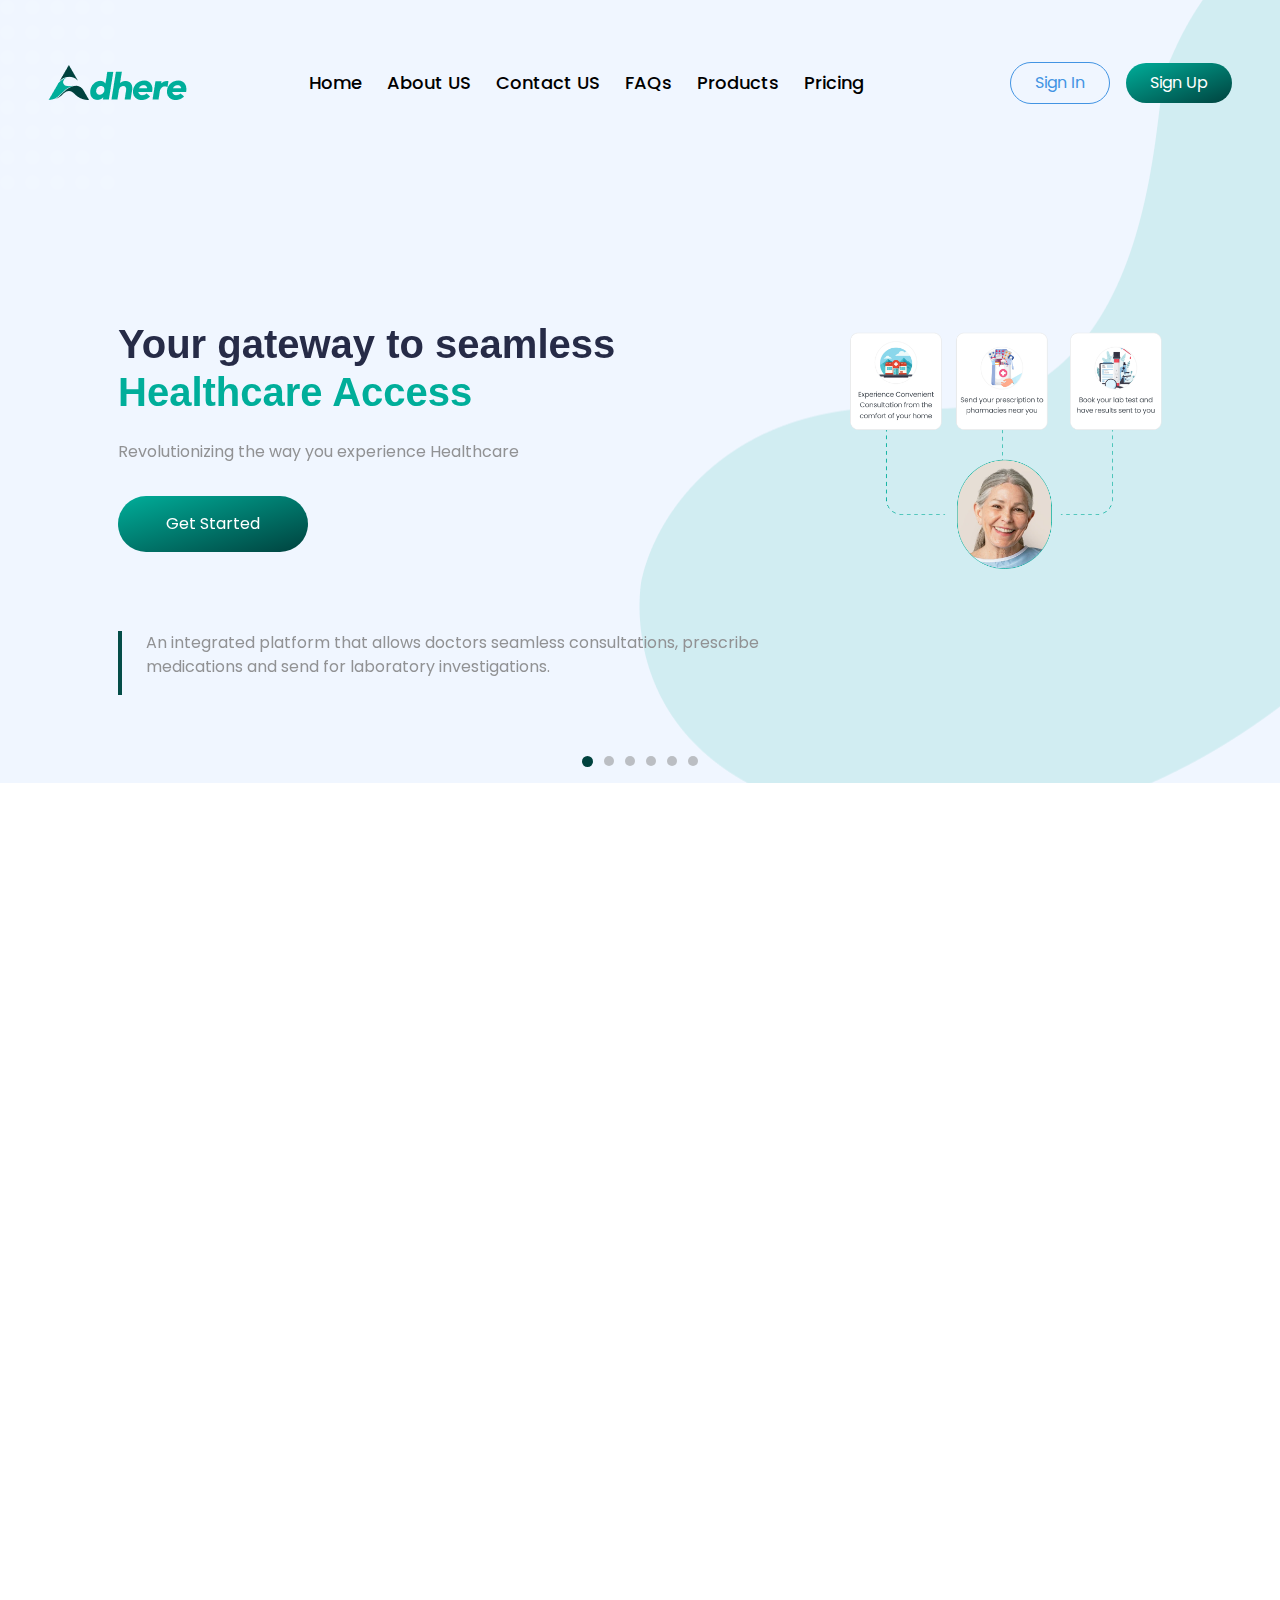
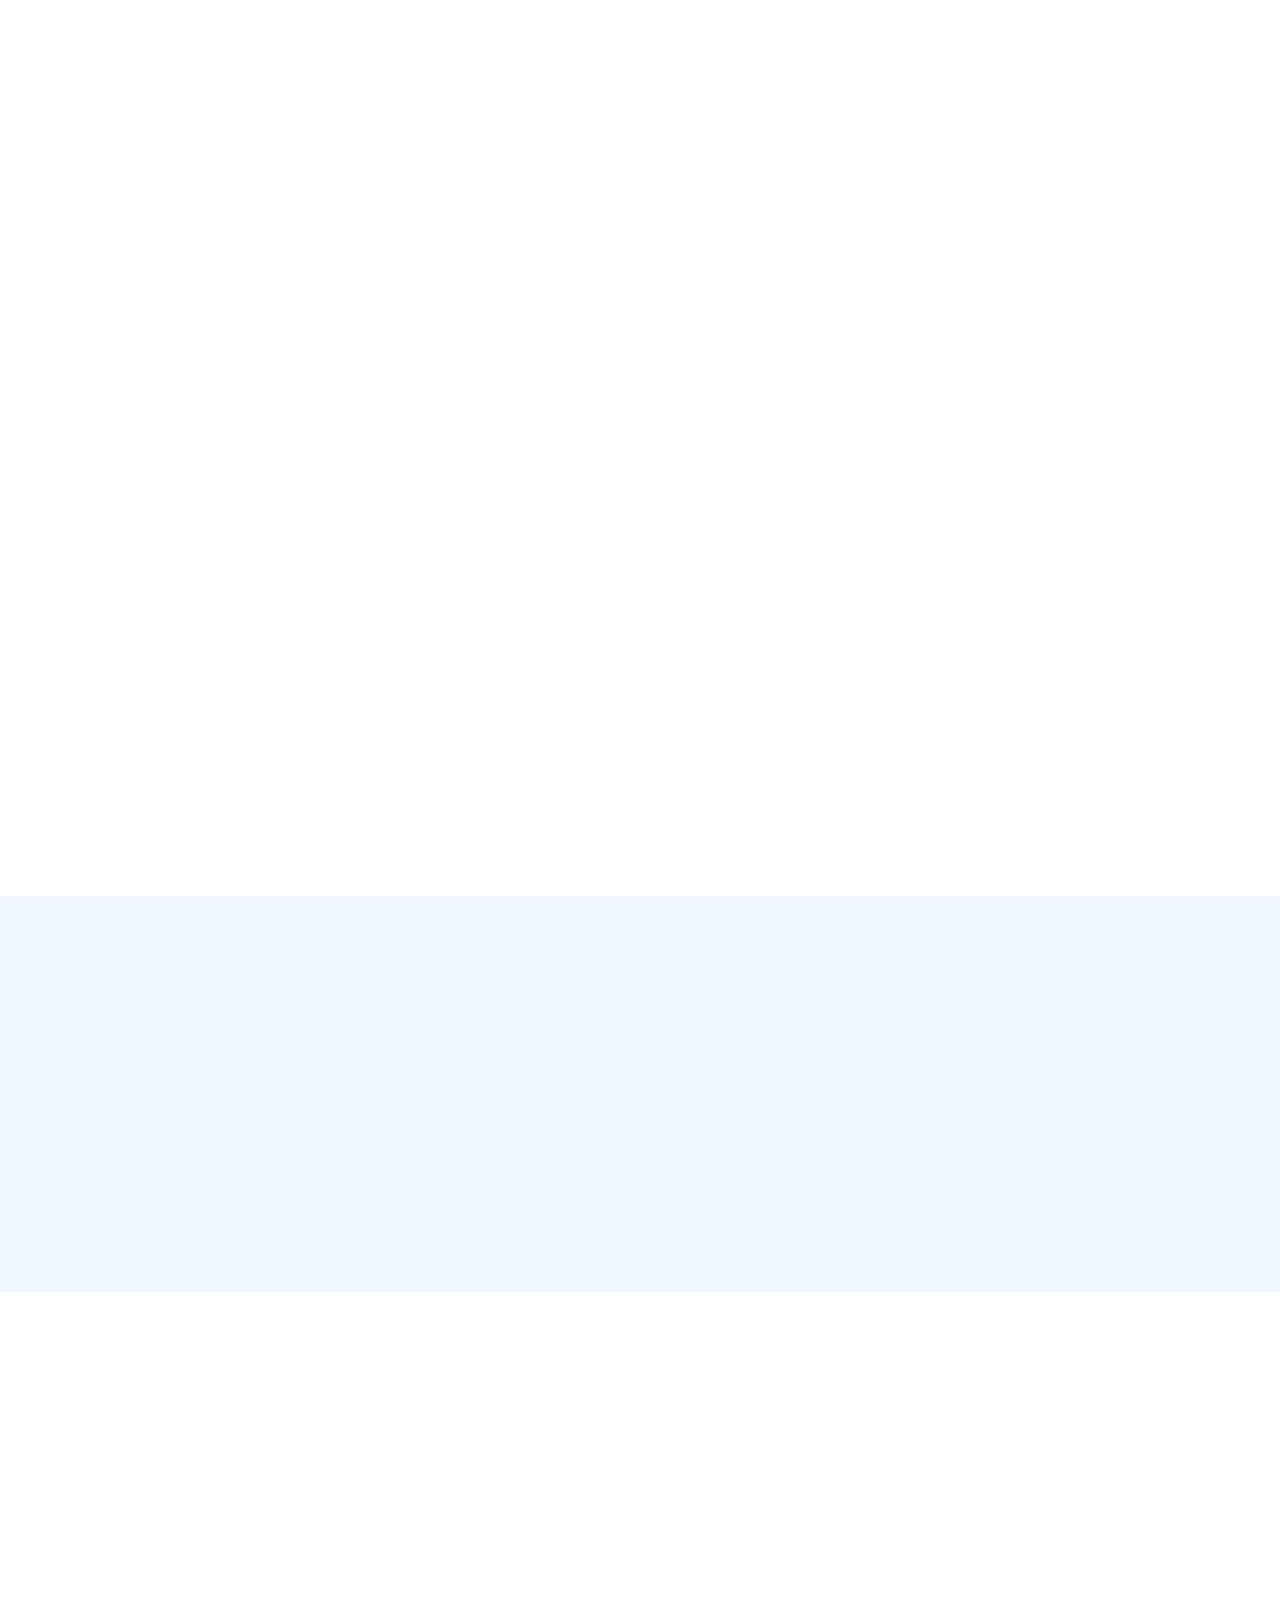
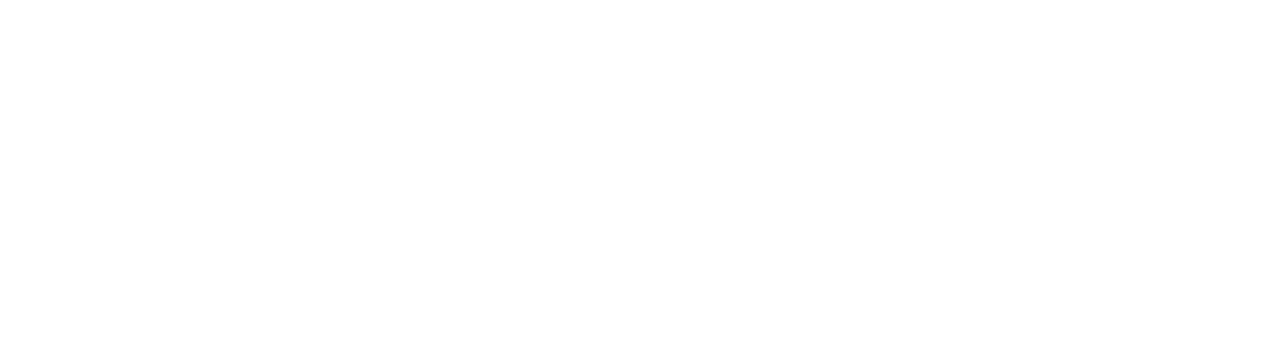
==== commit 05a342b5: "Update index.html" ====
--- a/index.html
+++ b/index.html
@@ -9,7 +9,7 @@
     <meta content="" name="description">
 
     <!-- Favicon -->
-    <link href="img/favicon.ico" rel="icon">
+    <link href="img/favicon.png" rel="icon">
 
     <!-- Google Web Fonts -->
     <link rel="preconnect" href="https://fonts.googleapis.com">
@@ -95,6 +95,10 @@
                                     <div class="col-lg-4 d-flex justify-content-center justify-content-lg-end">
                                         <img src="img/hero.png" alt="Hero Image" class="img-fluid">
                                     </div>
+                                    <div class="col-lg-8 text-center text-lg-start">
+                                        <p class="pb-3 animated slideInDown border-start ps-4 " style="border-color: #044d48 !important; border-width: 0.25rem !important; text-align: left;">An integrated platform that allows doctors seamless consultations, prescribe medications and send for laboratory investigations.</p>
+                                    </div>
+                                    
                                 </div>
                             </div>
                             <div class="carousel-item">
--- a/css/style.css
+++ b/css/style.css
@@ -155,7 +155,7 @@
     font-family: 'Poppins', sans-serif;
     font-size: 18px;
     font-weight: 500;
-    color: var(--light) !important;
+    color: black !important;
     outline: none;
     transition: .5s;
 }
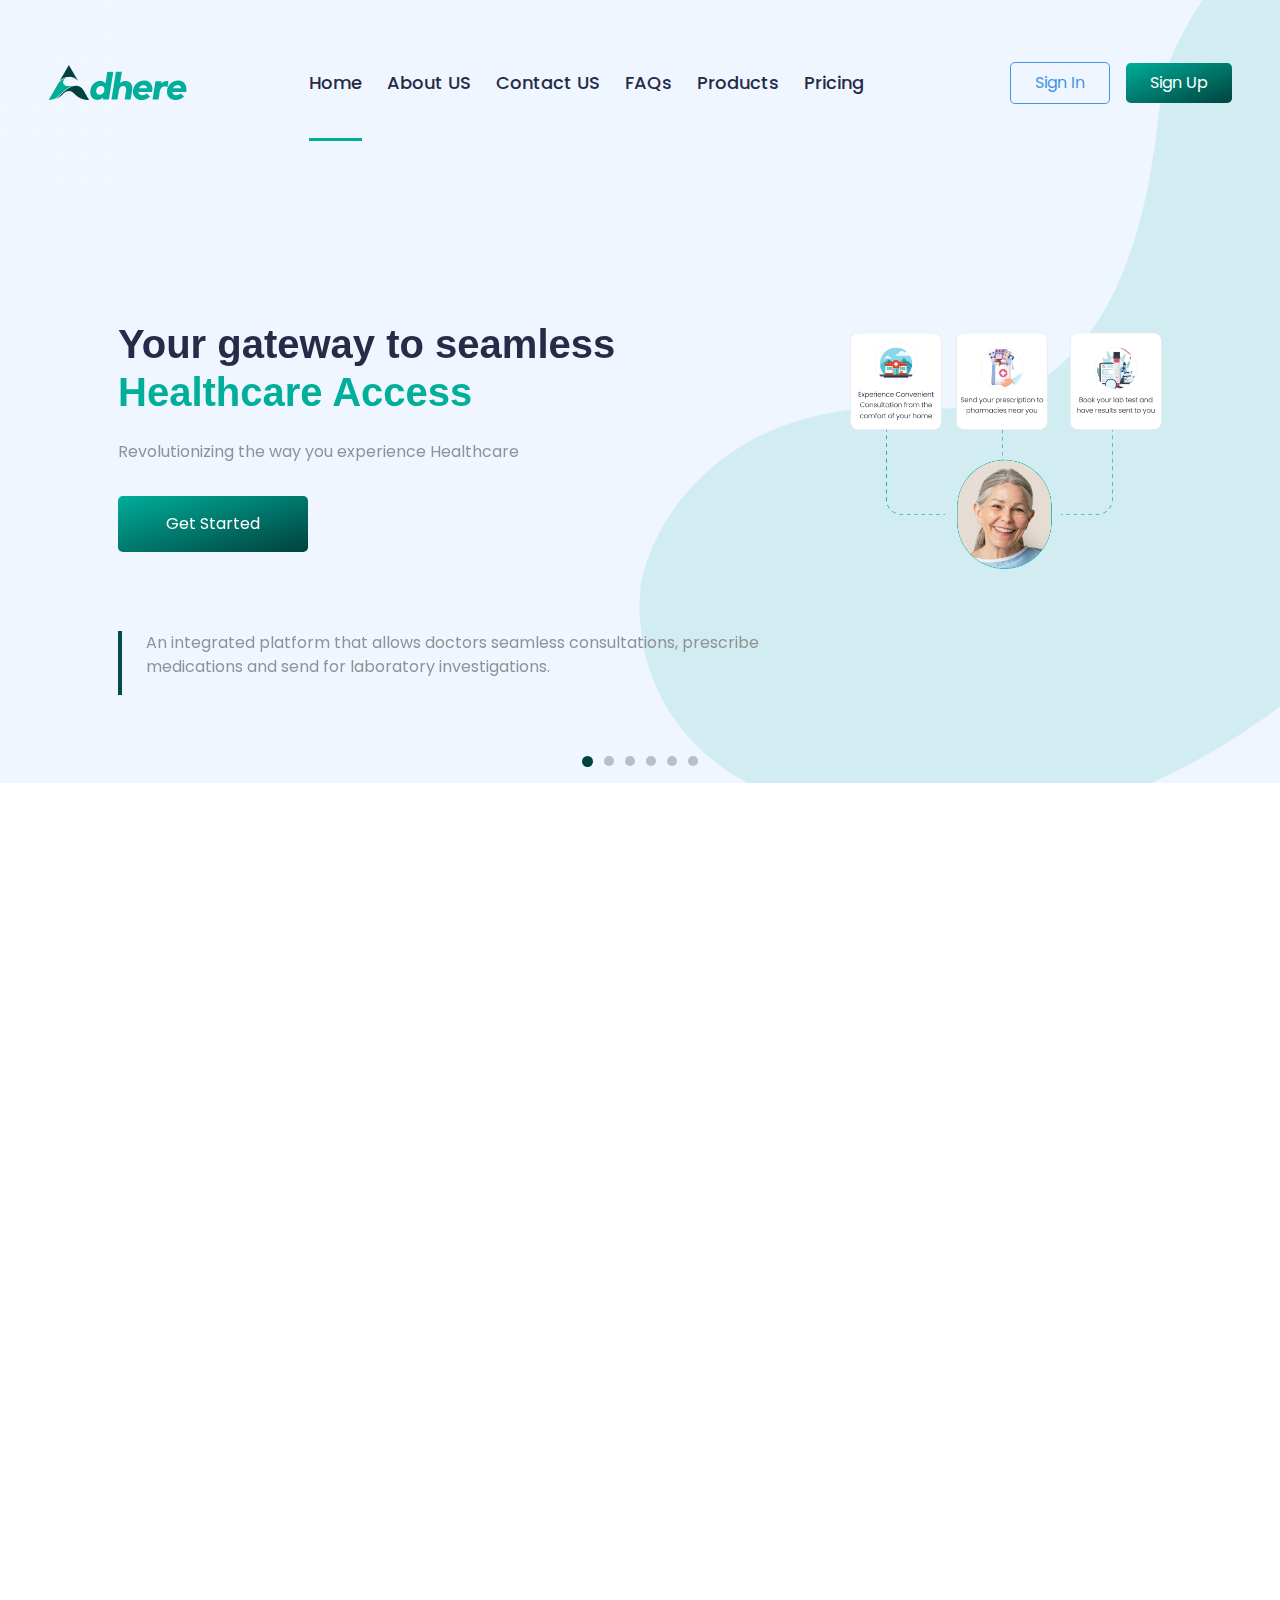
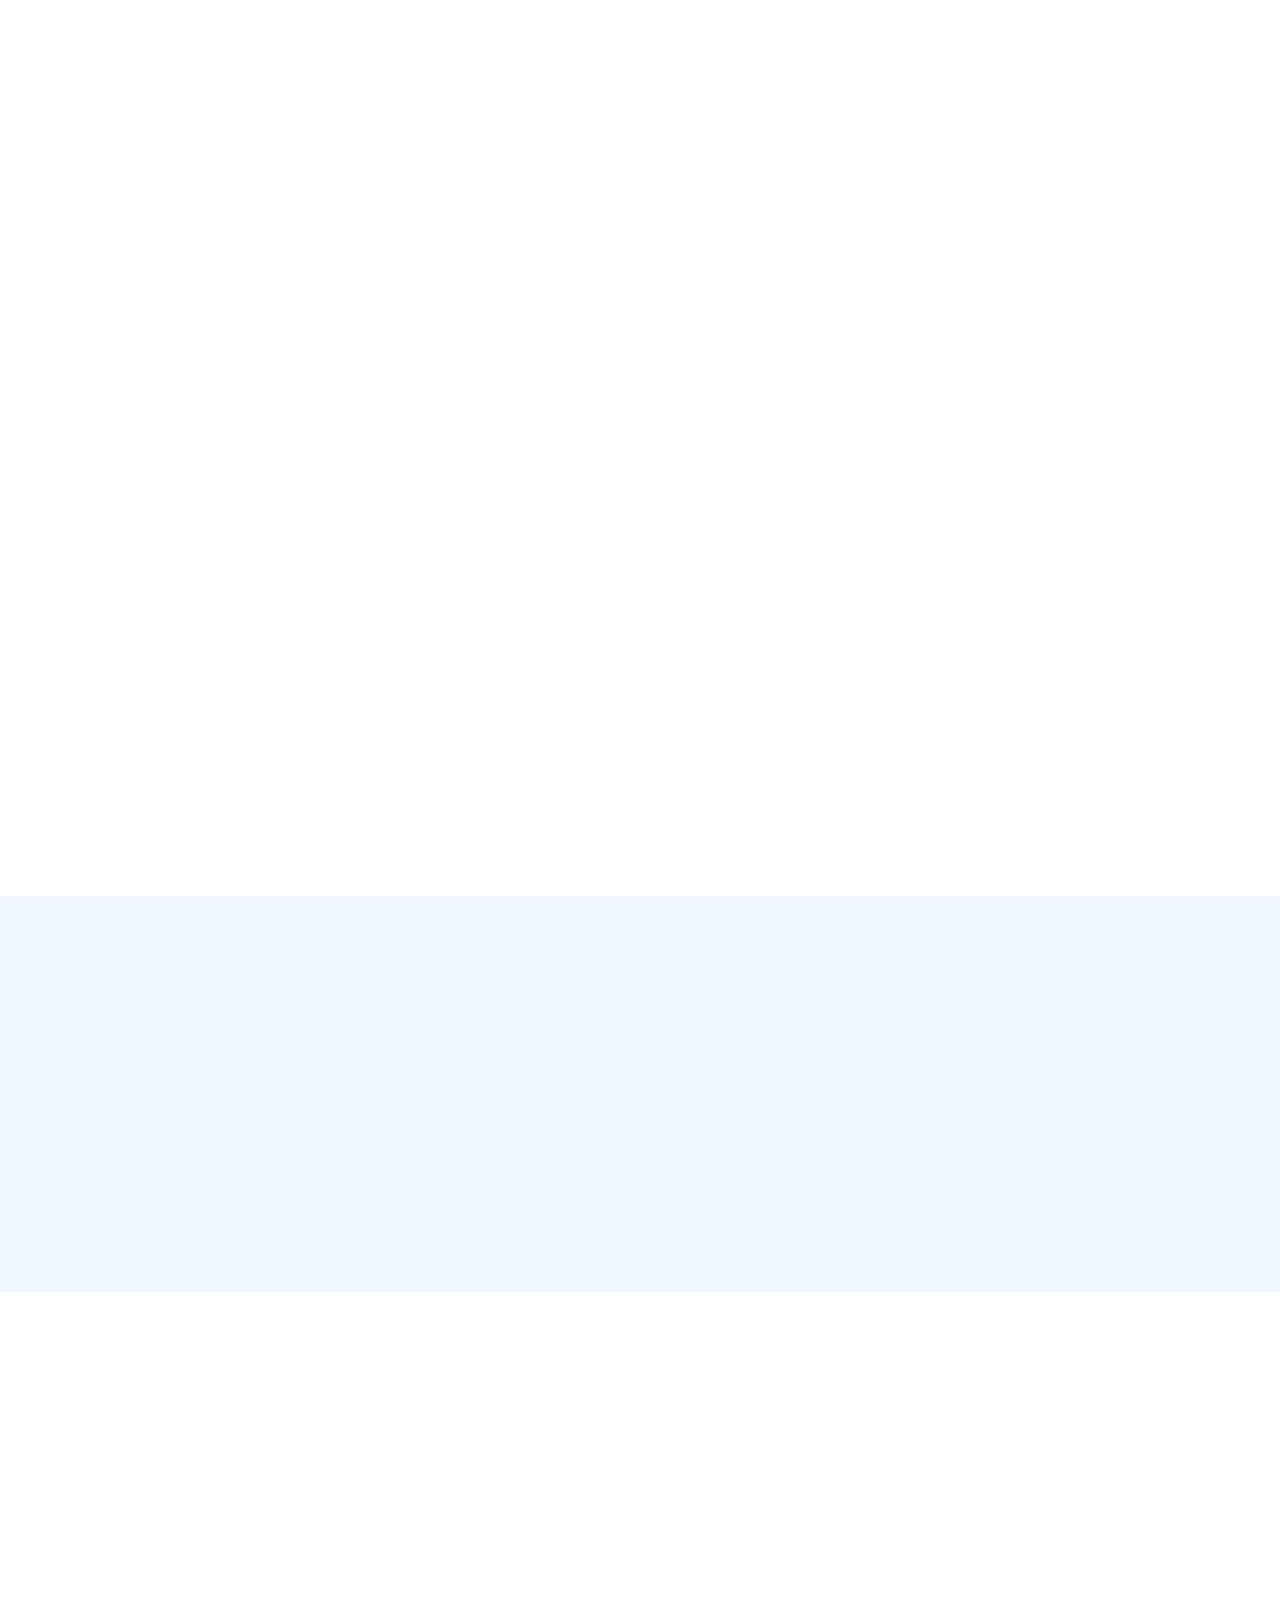
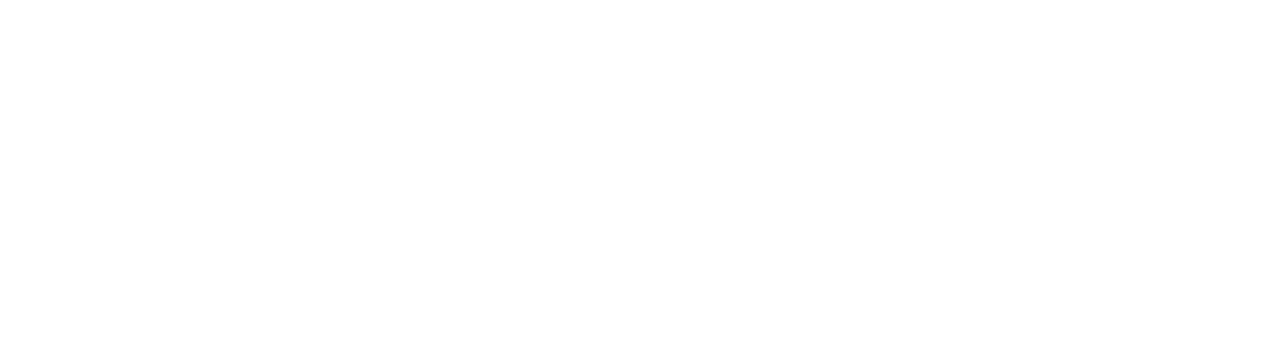
==== commit ab93eeb3: "buttons rounded edges" ====
--- a/index.html
+++ b/index.html
@@ -57,15 +57,15 @@
                         <a href="#review" class="nav-item nav-link">Products</a>
                         <a href="#contact" class="nav-item nav-link">Pricing</a>
                         <!-- px-4 px-lg-5 py-3 py-lg-0 -->
-                        <a href="#" class="btn btn-outline-primary rounded-pill py-2 px-4 ms-3 d-block d-md-none">Sign In</a>
+                        <a href="#" class="btn btn-outline-primary rounded-3 py-2 px-4 ms-3 d-block d-md-none">Sign In</a>
                         <br>
-                        <a href="#" class="btn btn-primary-gradient rounded-pill py-2 px-4 ms-3 d-block d-md-none">Sign Up</a>
-                    </div>
-                    <a href="#" class="btn btn-outline-primary rounded-pill py-2 px-4 ms-3 d-none d-lg-block">Sign In</a>
+                        <a href="#" class="btn btn-primary-gradient rounded-3 py-2 px-4 ms-3 d-block d-md-none">Sign Up</a>
+                    </div>
+                    <a href="#" class="btn btn-outline-primary rounded-3 py-2 px-4 ms-3 d-none d-lg-block">Sign In</a>
         
-                    <a href="" class="btn btn-primary-gradient rounded-pill py-2 px-4 ms-3 d-none d-lg-block">Sign Up</a>
-                </div>
-                <!-- <a href="#" class="btn btn-primary-gradient rounded-pill py-2 px-4 ms-3 d-block d-md-none">Sign In</a> -->
+                    <a href="" class="btn btn-primary-gradient rounded-3 py-2 px-4 ms-3 d-none d-lg-block">Sign Up</a>
+                </div>
+                <!-- <a href="#" class="btn btn-primary-gradient rounded-3 py-2 px-4 ms-3 d-block d-md-none">Sign In</a> -->
                 
             </nav>
     
@@ -90,7 +90,7 @@
                                     <div class="col-lg-8 text-center text-lg-start">
                                         <h1 class="mb-4 animated slideInDown">Your gateway to seamless <br><span style="color: #00AE9A;">Healthcare Access</span></h1>
                                         <p class="pb-3 animated slideInDown">Revolutionizing the way you experience Healthcare</p>
-                                        <a href="#" class="btn btn-primary-gradient py-sm-3 px-4 px-sm-5 rounded-pill me-3 animated slideInLeft">Get Started</a>
+                                        <a href="#" class="btn btn-primary-gradient py-sm-3 px-4 px-sm-5 rounded-3 me-3 animated slideInLeft">Get Started</a>
                                     </div>
                                     <div class="col-lg-4 d-flex justify-content-center justify-content-lg-end">
                                         <img src="img/hero.png" alt="Hero Image" class="img-fluid">
@@ -111,7 +111,7 @@
                                             </div>
                                             <!-- Button for mobile view, hidden on larger screens -->
                                             <div class="d-block d-lg-none mb-3"> 
-                                                <a href="#" class="btn btn-primary-gradient py-sm-3 px-4 px-sm-5 rounded-pill animated slideInLeft">Get Started</a>
+                                                <a href="#" class="btn btn-primary-gradient py-sm-3 px-4 px-sm-5 rounded-3 animated slideInLeft">Get Started</a>
                                             </div>
                                             <!-- Text -->
                                             <div class="order-lg-3">
@@ -120,7 +120,7 @@
                                             </div>
                                             <!-- Button for larger screens, hidden on mobile -->
                                             <div class="d-none d-lg-block order-lg-4">
-                                                <a href="#" class="btn btn-primary-gradient py-sm-3 px-4 px-sm-5 rounded-pill animated slideInLeft">Get Started</a>
+                                                <a href="#" class="btn btn-primary-gradient py-sm-3 px-4 px-sm-5 rounded-3 animated slideInLeft">Get Started</a>
                                             </div>
                                         </div>
                                     </div>
@@ -136,7 +136,7 @@
                                             </div>
                                             <!-- Button for mobile view, hidden on larger screens -->
                                             <div class="d-block d-lg-none mb-3"> 
-                                                <a href="#" class="btn btn-primary-gradient py-sm-3 px-4 px-sm-5 rounded-pill animated slideInLeft">Get Started</a>
+                                                <a href="#" class="btn btn-primary-gradient py-sm-3 px-4 px-sm-5 rounded-3 animated slideInLeft">Get Started</a>
                                             </div>
                                             <!-- Text -->
                                             <div class="order-lg-3">
@@ -145,7 +145,7 @@
                                             </div>
                                             <!-- Button for larger screens, hidden on mobile -->
                                             <div class="d-none d-lg-block order-lg-4">
-                                                <a href="#" class="btn btn-primary-gradient py-sm-3 px-4 px-sm-5 rounded-pill animated slideInLeft">Get Started</a>
+                                                <a href="#" class="btn btn-primary-gradient py-sm-3 px-4 px-sm-5 rounded-3 animated slideInLeft">Get Started</a>
                                             </div>
                                         </div>
                                     </div>
@@ -161,7 +161,7 @@
                                             </div>
                                             <!-- Button for mobile view, hidden on larger screens -->
                                             <div class="d-block d-lg-none mb-3"> 
-                                                <a href="#" class="btn btn-primary-gradient py-sm-3 px-4 px-sm-5 rounded-pill animated slideInLeft">Get Started</a>
+                                                <a href="#" class="btn btn-primary-gradient py-sm-3 px-4 px-sm-5 rounded-3 animated slideInLeft">Get Started</a>
                                             </div>
                                             <!-- Text -->
                                             <div class="order-lg-3">
@@ -170,7 +170,7 @@
                                             </div>
                                             <!-- Button for larger screens, hidden on mobile -->
                                             <div class="d-none d-lg-block order-lg-4">
-                                                <a href="#" class="btn btn-primary-gradient py-sm-3 px-4 px-sm-5 rounded-pill animated slideInLeft">Get Started</a>
+                                                <a href="#" class="btn btn-primary-gradient py-sm-3 px-4 px-sm-5 rounded-3 animated slideInLeft">Get Started</a>
                                             </div>
                                         </div>
                                     </div>
@@ -186,7 +186,7 @@
                                             </div>
                                             <!-- Button for mobile view, hidden on larger screens -->
                                             <div class="d-block d-lg-none mb-3"> 
-                                                <a href="#" class="btn btn-primary-gradient py-sm-3 px-4 px-sm-5 rounded-pill animated slideInLeft">Get Started</a>
+                                                <a href="#" class="btn btn-primary-gradient py-sm-3 px-4 px-sm-5 rounded-3 animated slideInLeft">Get Started</a>
                                             </div>
                                             <!-- Text -->
                                             <div class="order-lg-3">
@@ -195,7 +195,7 @@
                                             </div>
                                             <!-- Button for larger screens, hidden on mobile -->
                                             <div class="d-none d-lg-block order-lg-4">
-                                                <a href="#" class="btn btn-primary-gradient py-sm-3 px-4 px-sm-5 rounded-pill animated slideInLeft">Get Started</a>
+                                                <a href="#" class="btn btn-primary-gradient py-sm-3 px-4 px-sm-5 rounded-3 animated slideInLeft">Get Started</a>
                                             </div>
                                         </div>
                                     </div>
@@ -211,7 +211,7 @@
                                             </div>
                                             <!-- Button for mobile view, hidden on larger screens -->
                                             <div class="d-block d-lg-none mb-3"> 
-                                                <a href="#" class="btn btn-primary-gradient py-sm-3 px-4 px-sm-5 rounded-pill animated slideInLeft">Get Started</a>
+                                                <a href="#" class="btn btn-primary-gradient py-sm-3 px-4 px-sm-5 rounded-3 animated slideInLeft">Get Started</a>
                                             </div>
                                             <!-- Text -->
                                             <div class="order-lg-3">
@@ -220,7 +220,7 @@
                                             </div>
                                             <!-- Button for larger screens, hidden on mobile -->
                                             <div class="d-none d-lg-block order-lg-4">
-                                                <a href="#" class="btn btn-primary-gradient py-sm-3 px-4 px-sm-5 rounded-pill animated slideInLeft">Get Started</a>
+                                                <a href="#" class="btn btn-primary-gradient py-sm-3 px-4 px-sm-5 rounded-3 animated slideInLeft">Get Started</a>
                                             </div>
                                         </div>
                                     </div>
@@ -327,7 +327,7 @@
                             
                             
                         </div>
-                        <a href="" class="btn btn-primary-gradient py-sm-3 px-4 px-sm-5 rounded-pill mt-3">Sign Up</a>
+                        <a href="" class="btn btn-primary-gradient py-sm-3 px-4 px-sm-5 rounded-3 mt-3">Sign Up</a>
                     </div>
                     <div class="col-lg-6">
                         <img class="img-fluid wow fadeInUp" data-wow-delay="0.5s" src="img/prof.png">
@@ -353,7 +353,7 @@
                             
                             
                         </div>
-                        <a href="" class="btn btn-primary-gradient py-sm-3 px-4 px-sm-5 rounded-pill mt-3">Sign Up</a>
+                        <a href="" class="btn btn-primary-gradient py-sm-3 px-4 px-sm-5 rounded-3 mt-3">Sign Up</a>
                     </div>
                     
                 </div>
@@ -477,7 +477,7 @@
                                     </div>
                                 </div>
                                 <div class="col-12 text-center text-lg-end">
-                                    <button class="btn btn-primary-gradient rounded-pill py-3 px-5" type="submit">Subscribe</button>
+                                    <button class="btn btn-primary-gradient rounded-3 py-3 px-5" type="submit">Subscribe</button>
                                 </div>
                             </div>
                         </form>
--- a/css/style.css
+++ b/css/style.css
@@ -5,25 +5,13 @@
     --light: hsl(216, 100%, 97%);
     --dark: #262B47;
     --other: hsl(216, 100%, 97%);
+
 }
 body {
     font-family: 'Poppins', sans-serif;
 }
 
 
-/*** Spinner ***/
-#spinner {
-    opacity: 0;
-    visibility: hidden;
-    transition: opacity .5s ease-out, visibility 0s linear .5s;
-    z-index: 99999;
-}
-
-#spinner.show {
-    transition: opacity .5s ease-out, visibility 0s linear 0s;
-    visibility: visible;
-    opacity: 1;
-}
 
 
 /*** Heading ***/
@@ -155,22 +143,18 @@
     font-family: 'Poppins', sans-serif;
     font-size: 18px;
     font-weight: 500;
-    color: black !important;
+    color: var(--dark) !important;
     outline: none;
     transition: .5s;
 }
 
-.navbar-light .navbar-nav .nav-link::before {
-    position: absolute;
-    content: "";
-    width: 0;
-    height: 0;
-    top: -10px;
-    left: 50%;
-    transform: translateX(-50%);
-    border: 10px solid;
-    border-color: var(--light) transparent transparent transparent;
-    transition: .5s;
+@media (min-width: 992px) {
+    .navbar-light .navbar-nav .nav-link.active, 
+    .navbar-light .navbar-nav .nav-link:focus, 
+    .navbar-light .navbar-nav .nav-link:hover {
+        border-bottom: 3px solid #00AE9A; /* Adjusted color */
+        padding-bottom: calc(45px - 3px); /* Adjust padding to account for the border. Adjust the original padding if necessary. */
+    }
 }
 
 .sticky-top.navbar-light .navbar-nav .nav-link {
